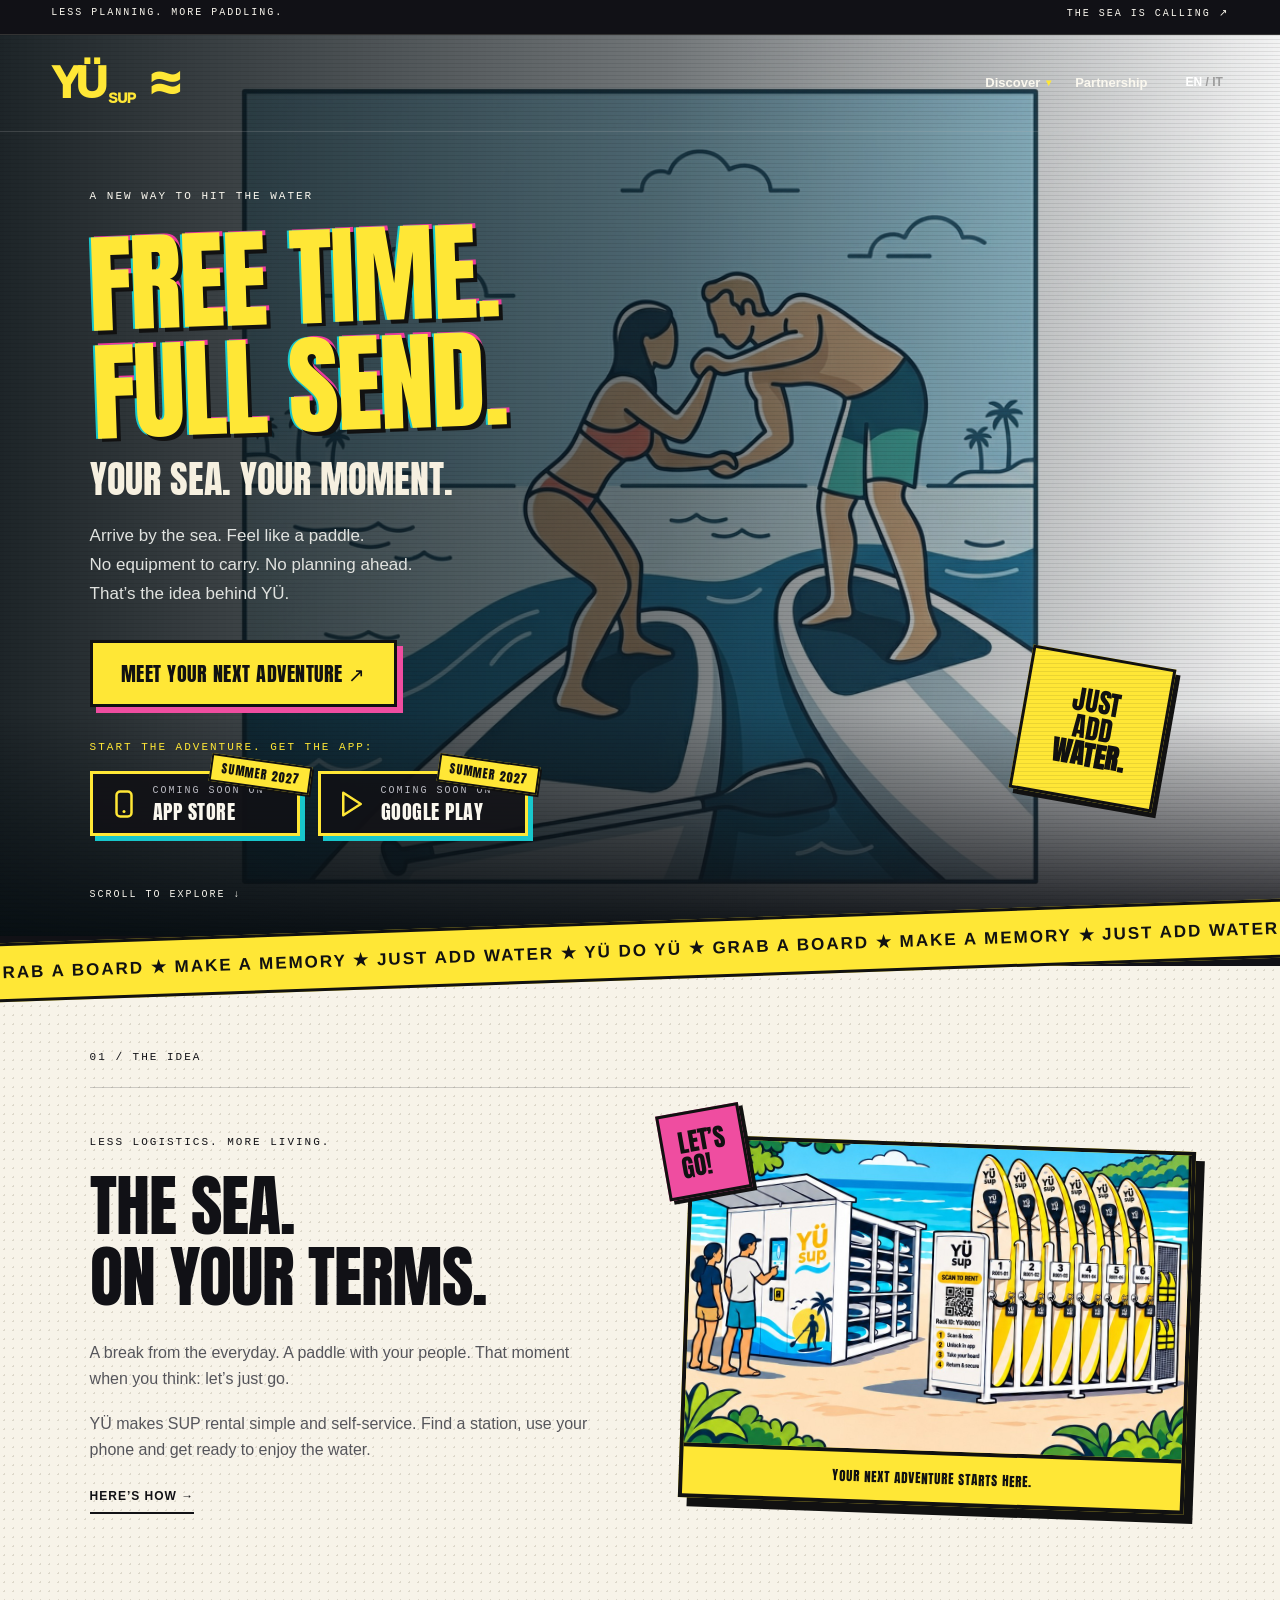
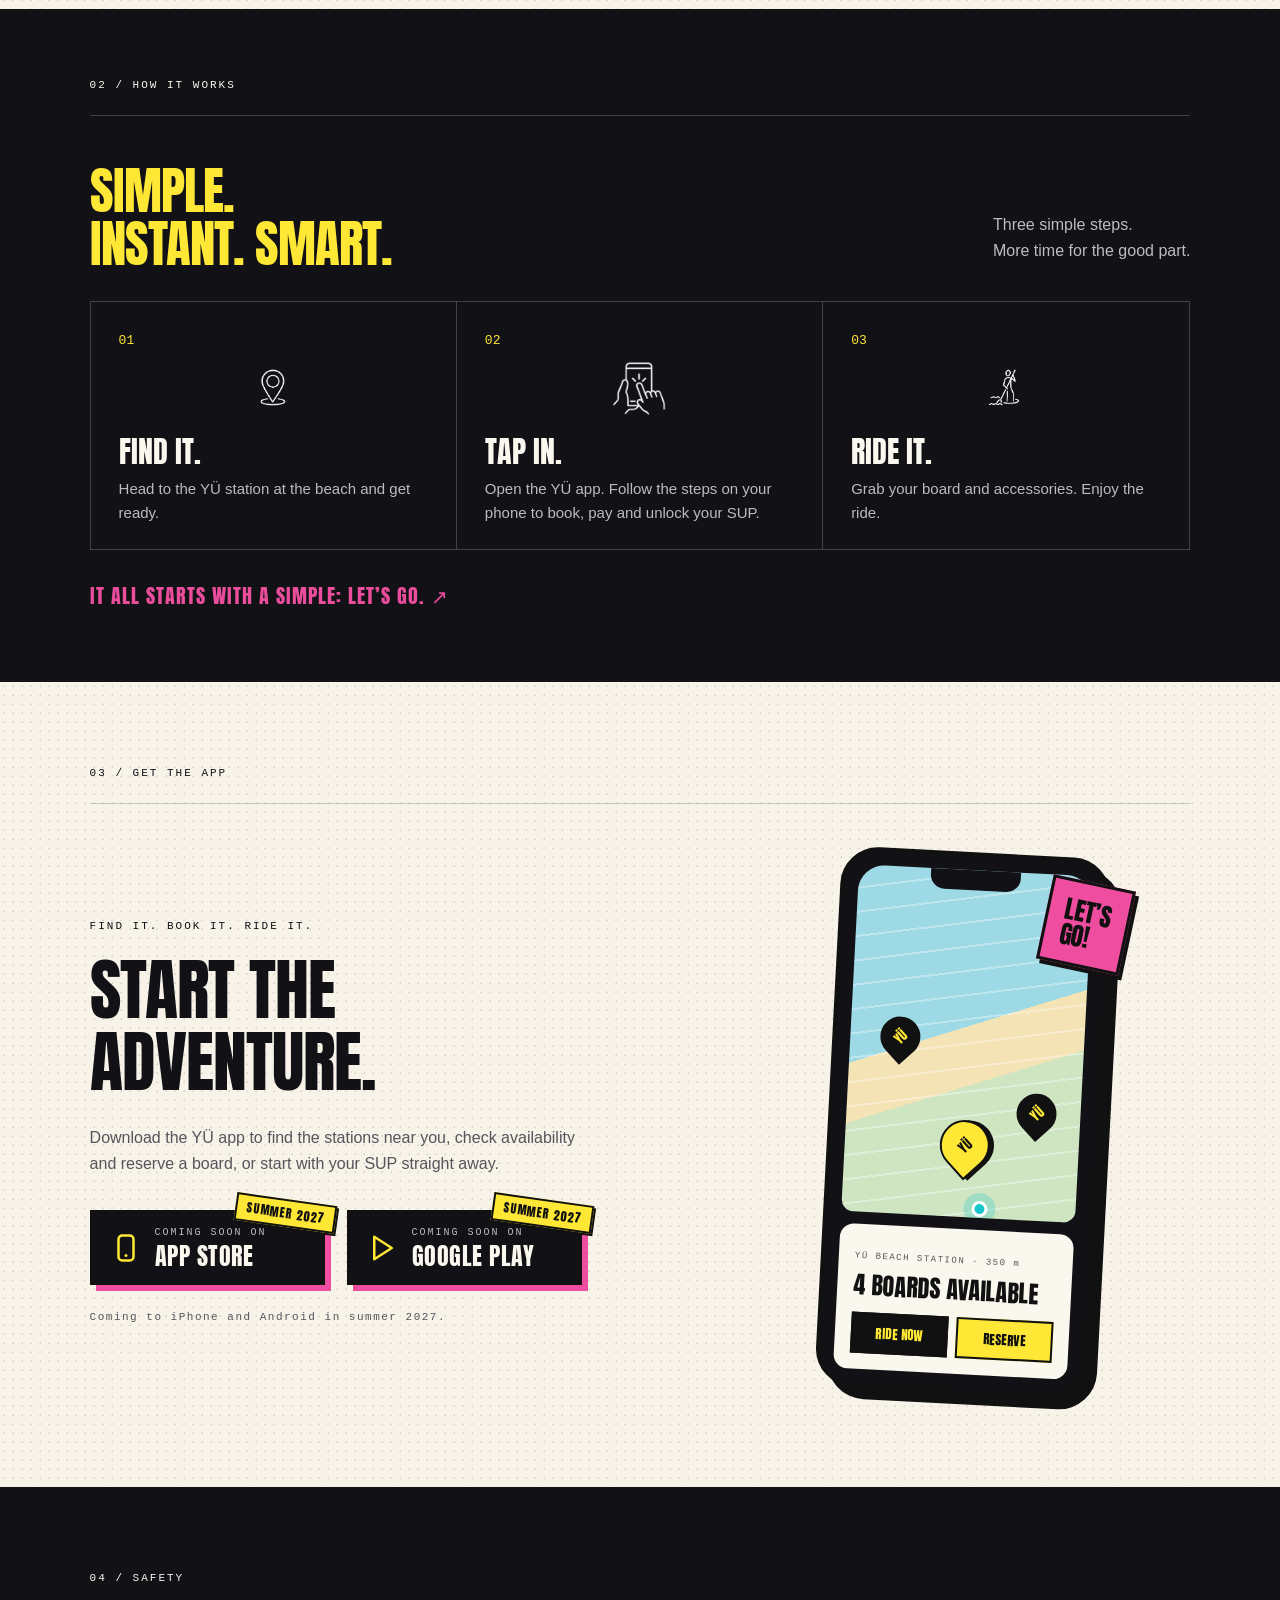
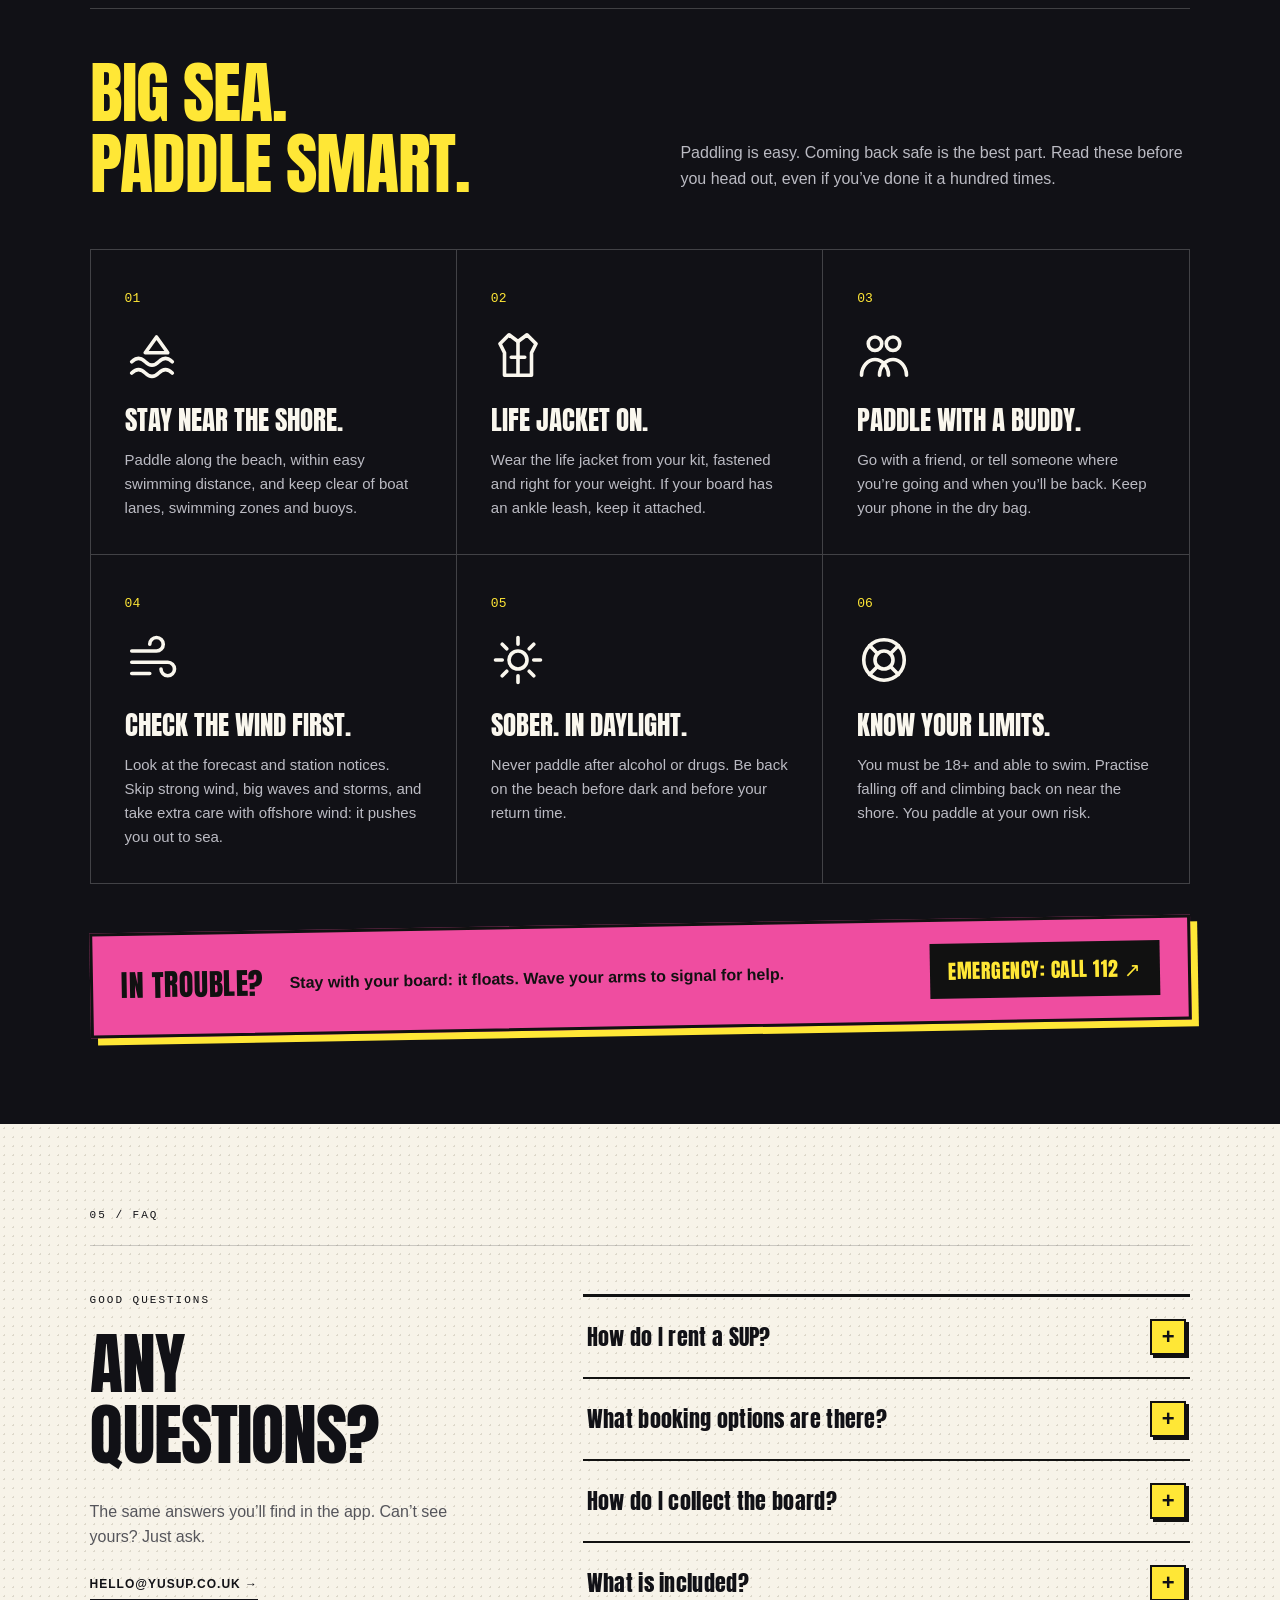
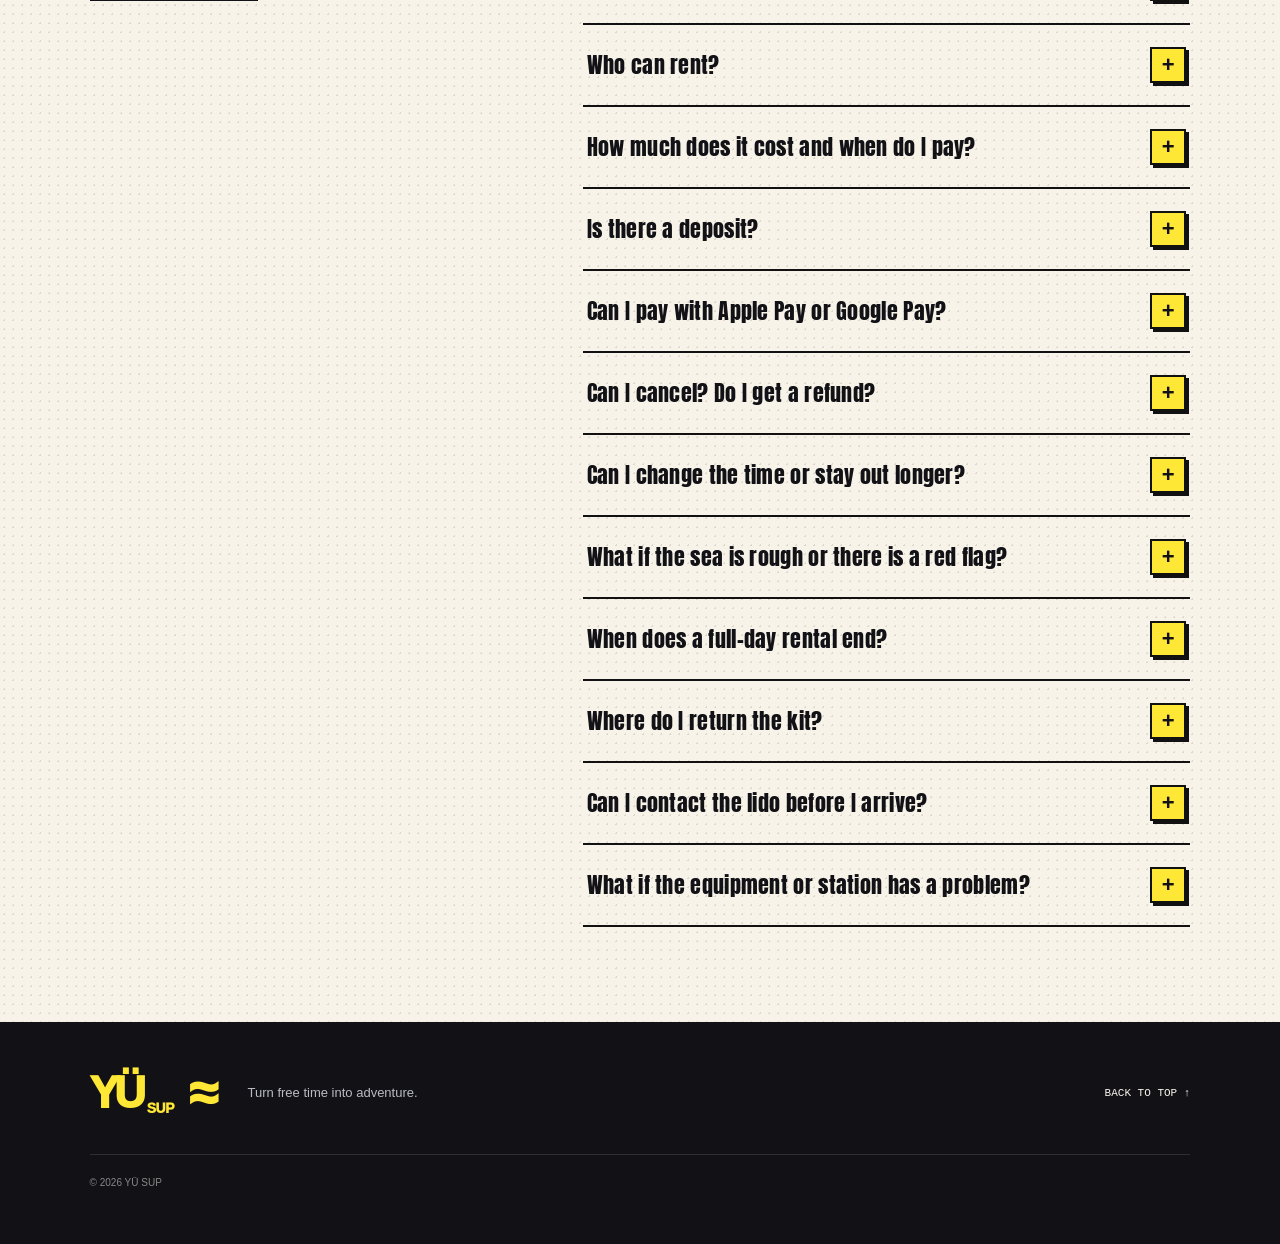
==== index.html @ be82f7b5 "Home: more compact 'How it works' section Co-Authored-By: Claude Opus 5.5 <noreply@anthropic.com> Cl" ====
<!doctype html><html lang="en"><head><meta charset="utf-8"><meta name="viewport" content="width=device-width,initial-scale=1"><title>YÜ SUP — Turn free time into adventure</title><meta name="description" content="Discover YÜ SUP. Simple, self-service paddleboarding by the sea. Find it, tap in, ride it. Explore our beach club partnerships."><link rel="stylesheet" href="./style.css?v=12"><link rel="icon" type="image/png" href="./favicon.png"></head><body>
<a class="skip" href="#main">Skip to content</a><div class="topline"><span data-it="MENO PROGRAMMI. PIÙ PAGAIATE.">LESS PLANNING. MORE PADDLING.</span><span data-it="IL MARE TI CHIAMA ↗">THE SEA IS CALLING ↗</span></div>
<header><a class="brand" href="#" aria-label="YÜ SUP home">YÜ<span>SUP</span><i>≈</i></a><nav id="nav"><div class="dd"><button class="dd-btn" type="button" aria-haspopup="true"><span data-it="Scopri">Discover</span> <i>▾</i></button><div class="dd-menu"><a href="#story" data-it="L’idea">The idea</a><a href="#how" data-it="Come funziona">How it works</a><a href="#safety" data-it="Sicurezza">Safety</a><a href="#faq" data-it="FAQ">FAQ</a></div></div><a href="partners.html" data-it="Partnership">Partnership</a></nav><div class="controls"><button id="lang" aria-label="Switch to Italian">EN <span>/ IT</span></button><button id="menu" aria-label="Open menu" aria-expanded="false">☰</button></div></header>
<main id="main"><section class="hero"><img class="hero-photo" src="./assets/hero.png" alt="A day by the sea with YÜ SUP"><div class="shade"></div><div class="hero-copy"><div class="eyebrow" data-it="UN NUOVO MODO DI VIVERE IL MARE">A NEW WAY TO HIT THE WATER</div><h1><span data-it="TEMPO LIBERO.">FREE TIME.</span><br><em data-it="AVVENTURA.">FULL SEND.</em></h1><h2 data-it="IL TUO MARE. IL TUO MOMENTO.">YOUR SEA. YOUR MOMENT.</h2><p data-it="Arrivi al mare. Ti va di pagaiare. Niente attrezzatura da portare, niente da organizzare. Ci pensa YÜ.">Arrive by the sea. Feel like a paddle.<br>No equipment to carry. No planning ahead.<br>That’s the idea behind YÜ.</p><a class="button" href="#how" data-it="SCOPRI COME FUNZIONA ↗">MEET YOUR NEXT ADVENTURE ↗</a><div class="hero-stores"><span class="hero-stores-label" data-it="INIZIA L’AVVENTURA. SCARICA L’APP:">START THE ADVENTURE. GET THE APP:</span><div class="store-links"><a class="store" href="#app"><svg viewBox="0 0 24 24" aria-hidden="true"><rect x="6" y="2" width="12" height="20" rx="3" fill="none" stroke="currentColor" stroke-width="2"/><circle cx="12" cy="18" r="1.2" fill="currentColor"/></svg><span><small data-it="IN ARRIVO SU">COMING SOON ON</small>APP STORE</span><b class="soon" data-it="ESTATE 2027">SUMMER 2027</b></a><a class="store" href="#app"><svg viewBox="0 0 24 24" aria-hidden="true"><path d="M5 3l14 9-14 9z" fill="none" stroke="currentColor" stroke-width="2" stroke-linejoin="round"/></svg><span><small data-it="IN ARRIVO SU">COMING SOON ON</small>GOOGLE PLAY</span><b class="soon" data-it="ESTATE 2027">SUMMER 2027</b></a></div></div></div><div class="hero-stamp" aria-hidden="true">JUST<br>ADD<br><strong>WATER.</strong></div><span class="hero-foot" data-it="SCORRI PER ESPLORARE ↓">SCROLL TO EXPLORE ↓</span></section>
<div class="ticker"><div>GRAB A BOARD ★ MAKE A MEMORY ★ JUST ADD WATER ★ YÜ DO YÜ ★ GRAB A BOARD ★ MAKE A MEMORY ★ JUST ADD WATER ★ YÜ DO YÜ ★</div></div>
<section id="story" class="story cream"><div class="section-label" data-it="01 / L’IDEA">01 / THE IDEA</div><div class="story-grid"><div><span class="eyebrow" data-it="MENO ORGANIZZAZIONE. PIÙ LIBERTÀ.">LESS LOGISTICS. MORE LIVING.</span><h2 data-it="IL MARE.<br>A MODO TUO.">THE SEA.<br>ON YOUR TERMS.</h2><p data-it="Un tuffo fuori dalla routine. Una pagaiata con gli amici. Quel momento in cui decidi: andiamo.">A break from the everyday. A paddle with your people. That moment when you think: let’s just go.</p><p data-it="YÜ rende il noleggio SUP semplice e self-service. Trova una postazione, usa il telefono e preparati a vivere il mare.">YÜ makes SUP rental simple and self-service. Find a station, use your phone and get ready to enjoy the water.</p><a class="text-link" href="#how" data-it="ECCO COME →">HERE’S HOW →</a></div><figure class="comic"><img class="wide" src="./assets/stations-two.jpg" width="1100" height="670" alt="Two YÜ self-service SUP stations on the beach: a smart cabinet with touchscreen and a scan-to-rent board rack"><figcaption data-it="LA TUA PROSSIMA AVVENTURA PARTE DA QUI.">YOUR NEXT ADVENTURE STARTS HERE.</figcaption><span class="burst">LET’S<br>GO!</span></figure></div></section>
<section id="how" class="how"><div class="section-label" data-it="02 / COME FUNZIONA">02 / HOW IT WORKS</div><div class="heading-row"><h2 data-it="SEMPLICE.<br>IMMEDIATO. SMART.">SIMPLE.<br>INSTANT. SMART.</h2><p data-it="Tre semplici passi.<br>Più tempo per il mare.">Three simple steps.<br>More time for the good part.</p></div><div class="steps"><article><span class="step-no">01</span><img src="./assets/original-4.png" alt="Location pin"><h3 data-it="TROVALO.">FIND IT.</h3><p data-it="Raggiungi la postazione YÜ in spiaggia e preparati a partire.">Head to the YÜ station at the beach and get ready.</p></article><article><span class="step-no">02</span><img src="./assets/original-5.png" alt="Phone unlocking a rental"><h3 data-it="ACCEDI.">TAP IN.</h3><p data-it="Apri l’app YÜ e segui i passaggi sul telefono per prenotare, pagare e sbloccare il SUP.">Open the YÜ app. Follow the steps on your phone to book, pay and unlock your SUP.</p></article><article><span class="step-no">03</span><img src="./assets/original-6.png" alt="Person paddleboarding"><h3 data-it="PARTI.">RIDE IT.</h3><p data-it="Prendi la tavola e gli accessori. Goditi la tua avventura.">Grab your board and accessories. Enjoy the ride.</p></article></div><a class="note" href="#app" data-it="TUTTO PARTE DA UN SEMPLICE: ANDIAMO. ↗">IT ALL STARTS WITH A SIMPLE: LET’S GO. ↗</a></section>
<section id="app" class="app cream"><div class="section-label" data-it="03 / SCARICA L’APP">03 / GET THE APP</div><div class="app-grid"><div><span class="eyebrow" data-it="TROVA. PRENOTA. PARTI.">FIND IT. BOOK IT. RIDE IT.</span><h2 data-it="INIZIA<br>L’AVVENTURA.">START THE<br>ADVENTURE.</h2><p data-it="Scarica l’app YÜ per trovare le postazioni vicino a te, controllare la disponibilità e prenotare una tavola, oppure partire subito con il tuo SUP.">Download the YÜ app to find the stations near you, check availability and reserve a board, or start with your SUP straight away.</p><div class="store-links"><a class="store" aria-disabled="true" role="link"><svg viewBox="0 0 24 24" aria-hidden="true"><rect x="6" y="2" width="12" height="20" rx="3" fill="none" stroke="currentColor" stroke-width="2"/><circle cx="12" cy="18" r="1.2" fill="currentColor"/></svg><span><small data-it="IN ARRIVO SU">COMING SOON ON</small>APP STORE</span><b class="soon" data-it="ESTATE 2027">SUMMER 2027</b></a><a class="store" aria-disabled="true" role="link"><svg viewBox="0 0 24 24" aria-hidden="true"><path d="M5 3l14 9-14 9z" fill="none" stroke="currentColor" stroke-width="2" stroke-linejoin="round"/></svg><span><small data-it="IN ARRIVO SU">COMING SOON ON</small>GOOGLE PLAY</span><b class="soon" data-it="ESTATE 2027">SUMMER 2027</b></a></div><p class="app-note" data-it="In arrivo per iPhone e Android nell’estate 2027.">Coming to iPhone and Android in summer 2027.</p></div><div class="phone-wrap" aria-hidden="true"><div class="phone"><div class="phone-notch"></div><div class="phone-map"><span class="pin p1">YÜ</span><span class="pin p2">YÜ</span><span class="pin p3 active">YÜ</span><span class="you"></span></div><div class="phone-card"><small>YÜ BEACH STATION · 350 m</small><strong data-it="4 TAVOLE LIBERE">4 BOARDS AVAILABLE</strong><div class="phone-actions"><span class="pa dark" data-it="PARTI ORA">RIDE NOW</span><span class="pa" data-it="PRENOTA">RESERVE</span></div></div></div><span class="burst app-burst">LET’S<br>GO!</span></div></div></section>
<section id="safety" class="safety"><div class="section-label" data-it="04 / SICUREZZA">04 / SAFETY</div><div class="heading-row"><h2 data-it="IL MARE È GRANDE.<br>RISPETTALO.">BIG SEA.<br>PADDLE SMART.</h2><p data-it="Pagaiare è facile. Tornare a riva sereni è la parte più importante. Leggi queste regole prima di partire, anche se sei esperto.">Paddling is easy. Coming back safe is the best part. Read these before you head out, even if you’ve done it a hundred times.</p></div><div class="rules"><article><span class="rule-no">01</span><svg viewBox="0 0 24 24" aria-hidden="true" fill="none" stroke="currentColor" stroke-width="1.6" stroke-linecap="round" stroke-linejoin="round"><path d="M3 15c2-2 4-2 6 0s4 2 6 0 4-2 6 0M3 20c2-2 4-2 6 0s4 2 6 0 4-2 6 0"/><path d="M14 4l5 7H9z"/></svg><h3 data-it="RESTA VICINO ALLA RIVA.">STAY NEAR THE SHORE.</h3><p data-it="Pagaia lungo la spiaggia, a una distanza che puoi coprire a nuoto, lontano da corridoi di lancio, zone di balneazione e boe.">Paddle along the beach, within easy swimming distance, and keep clear of boat lanes, swimming zones and buoys.</p></article><article><span class="rule-no">02</span><svg viewBox="0 0 24 24" aria-hidden="true" fill="none" stroke="currentColor" stroke-width="1.6" stroke-linecap="round" stroke-linejoin="round"><path d="M8 3l4 3 4-3 4 4-2 4v10H6V11L4 7z"/><path d="M12 6v15M9 13h6"/></svg><h3 data-it="GIUBBOTTO SEMPRE.">LIFE JACKET ON.</h3><p data-it="Indossa il giubbotto del kit, allacciato e adatto al tuo peso. Se la tavola ha il leash, tienilo sempre alla caviglia.">Wear the life jacket from your kit, fastened and right for your weight. If your board has an ankle leash, keep it attached.</p></article><article><span class="rule-no">03</span><svg viewBox="0 0 24 24" aria-hidden="true" fill="none" stroke="currentColor" stroke-width="1.6" stroke-linecap="round" stroke-linejoin="round"><circle cx="8" cy="7" r="3"/><circle cx="16" cy="7" r="3"/><path d="M2 21c0-4 3-7 6-7s6 3 6 7M10 21c0-4 3-7 6-7s6 3 6 7"/></svg><h3 data-it="MEGLIO IN COMPAGNIA.">PADDLE WITH A BUDDY.</h3><p data-it="Esci con un amico, o di’ a qualcuno dove vai e quando torni. Tieni il telefono nella sacca stagna.">Go with a friend, or tell someone where you’re going and when you’ll be back. Keep your phone in the dry bag.</p></article><article><span class="rule-no">04</span><svg viewBox="0 0 24 24" aria-hidden="true" fill="none" stroke="currentColor" stroke-width="1.6" stroke-linecap="round" stroke-linejoin="round"><path d="M3 8h11a3 3 0 1 0-3-3M3 13h16a3 3 0 1 1-3 3M3 18h8"/></svg><h3 data-it="CONTROLLA IL VENTO.">CHECK THE WIND FIRST.</h3><p data-it="Guarda le previsioni e gli avvisi della postazione. Evita vento forte, onde e temporali, e fai molta attenzione al vento di terra: ti spinge al largo.">Look at the forecast and station notices. Skip strong wind, big waves and storms, and take extra care with offshore wind: it pushes you out to sea.</p></article><article><span class="rule-no">05</span><svg viewBox="0 0 24 24" aria-hidden="true" fill="none" stroke="currentColor" stroke-width="1.6" stroke-linecap="round" stroke-linejoin="round"><circle cx="12" cy="12" r="4"/><path d="M12 2v3M12 19v3M2 12h3M19 12h3M5 5l2 2M17 17l2 2M5 19l2-2M17 7l2-2"/></svg><h3 data-it="LUCIDI. DI GIORNO.">SOBER. IN DAYLIGHT.</h3><p data-it="Mai in acqua dopo alcol o droghe. Rientra prima del buio e prima dell’orario di riconsegna.">Never paddle after alcohol or drugs. Be back on the beach before dark and before your return time.</p></article><article><span class="rule-no">06</span><svg viewBox="0 0 24 24" aria-hidden="true" fill="none" stroke="currentColor" stroke-width="1.6" stroke-linecap="round" stroke-linejoin="round"><circle cx="12" cy="12" r="9"/><circle cx="12" cy="12" r="4"/><path d="M5.6 5.6l3.6 3.6M14.8 14.8l3.6 3.6M18.4 5.6l-3.6 3.6M9.2 14.8l-3.6 3.6"/></svg><h3 data-it="CONOSCI I TUOI LIMITI.">KNOW YOUR LIMITS.</h3><p data-it="Devi avere almeno 18 anni e saper nuotare. Prova a cadere e risalire vicino a riva. Pagai sotto la tua responsabilità.">You must be 18+ and able to swim. Practise falling off and climbing back on near the shore. You paddle at your own risk.</p></article></div><div class="sos"><strong data-it="IN DIFFICOLTÀ?">IN TROUBLE?</strong><span data-it="Resta sulla tavola: galleggia. Agita le braccia per chiedere aiuto.">Stay with your board: it floats. Wave your arms to signal for help.</span><a href="tel:112" data-it="EMERGENZE: 112 ↗">EMERGENCY: CALL 112 ↗</a></div></section>
<section id="faq" class="faq cream"><div class="section-label" data-it="05 / FAQ">05 / FAQ</div><div class="faq-grid"><div><span class="eyebrow" data-it="DOMANDE FREQUENTI">GOOD QUESTIONS</span><h2 data-it="TUTTO<br>CHIARO?">ANY<br>QUESTIONS?</h2><p data-it="Le stesse risposte che trovi nell’app. Non trovi quello che cerchi? Scrivici.">The same answers you’ll find in the app. Can’t see yours? Just ask.</p><a class="text-link" href="mailto:hello@yusup.co.uk">HELLO@YUSUP.CO.UK →</a></div><div id="faq-list" class="faq-list" aria-live="polite"></div></div></section>
</main>
<footer><a class="brand" href="#">YÜ<span>SUP</span><i>≈</i></a><p data-it="Trasforma il tempo libero in avventura.">Turn free time into adventure.</p><a href="#" data-it="TORNA SU ↑">BACK TO TOP ↑</a><small>© <span id="year">2026</span> YÜ SUP</small></footer><script src="./app.js?v=8"></script><script src="./faq.js?v=8"></script></body></html>
---- style.css ----
@font-face{font-family:Anton;src:url('./assets/anton.woff2')}*{box-sizing:border-box}html{scroll-behavior:smooth;scroll-padding-top:90px}body{margin:0;background:#111116;color:#faf7ee;font-family:Arial,Helvetica,sans-serif;font-size:16px;line-height:1.6}a{color:inherit;text-decoration:none}button{font:inherit;cursor:pointer}h1,h2,h3,p,figure{margin:0}h1,h2,h3,.button,.small-button,.note{font-family:Anton,Impact,'Arial Narrow',sans-serif;font-weight:400;line-height:1.05}h2{font-size:clamp(42px,5.3vw,78px);letter-spacing:-1px}h3{font-size:30px}p{color:#bbbbc3;max-width:510px}p+p{margin-top:20px}.topline{height:35px;background:#111116;display:flex;justify-content:space-between;padding:7px 4%;font:10px monospace;letter-spacing:2px;border-bottom:1px solid #333}header{position:absolute;top:35px;left:0;width:100%;z-index:10;display:flex;align-items:center;gap:32px;padding:22px 4%;border-bottom:1px solid #ffffff25}.brand{font-size:44px;font-weight:950;letter-spacing:-5px;line-height:1;display:flex;align-items:center;color:#ffe736}.brand span{font-size:14px;letter-spacing:-.5px;align-self:flex-end;margin:0 0 4px 6px}.brand i{font-size:52px;margin-left:15px;font-style:normal}nav{margin-left:auto;display:flex;align-items:center;gap:30px;font-size:13px;font-weight:bold}nav a:hover,.text-link:hover{color:#e6cf27}.small-button{padding:13px 22px;background:#ffe736;color:#111!important;border:2px solid #111;box-shadow:3px 3px 0 #faf7ee;font-size:15px;letter-spacing:1px}.controls{display:flex;align-items:center;gap:20px}.controls button{background:none;border:0;color:white;font-size:12px;font-weight:bold}#lang span{color:#9c9c9c}#menu{display:none;font-size:25px}.hero{min-height:755px;position:relative;display:flex;align-items:center;overflow:hidden;padding:155px 7% 100px}.hero-photo,.shade{position:absolute;inset:0;width:100%;height:100%;object-fit:cover}.hero-photo{object-position:center 46%;filter:saturate(.85)}.shade{background:linear-gradient(90deg,rgba(7,15,19,.91),rgba(7,15,19,.57) 52%,rgba(7,15,19,.05)),linear-gradient(0deg,#111116,transparent 25%)}.hero:after{content:'';position:absolute;inset:0;pointer-events:none;background:repeating-linear-gradient(0deg,#00000015 0 1px,transparent 1px 4px)}.hero-copy{position:relative;z-index:1}.eyebrow{font:11px monospace;letter-spacing:2px;margin-bottom:22px;display:block}.hero h1{font-size:clamp(70px,8.5vw,125px);color:#ffe736;line-height:.99;letter-spacing:-2px;transform:rotate(-2deg);text-shadow:4px 4px 0 #111,-2px 0 #18c7cc,3px -1px #ed3a9c;margin-bottom:20px}.hero h1 em{font-style:normal}.hero h2{font-size:clamp(25px,3vw,42px);color:#f6f0e0;margin-bottom:22px;letter-spacing:0}.hero p{font-size:17px;line-height:1.7;color:#e0e2df;margin-bottom:32px}.button{display:inline-flex;align-items:center;justify-content:center;padding:20px 28px;background:#ffe736;border:3px solid #111;color:#111;font-size:20px;letter-spacing:.5px;box-shadow:6px 6px 0 #ef4da0;transition:transform .15s,box-shadow .15s}.button:hover{transform:translate(-2px,-2px);box-shadow:8px 8px 0 #ef4da0}.hero-stamp{position:absolute;right:9%;bottom:135px;border:3px solid #111;color:#111;background:#ffe736;width:145px;height:145px;transform:rotate(10deg);font:27px/1 Anton;text-align:center;display:flex;flex-direction:column;justify-content:center;box-shadow:5px 5px #111}.hero-foot{position:absolute;bottom:36px;left:7%;font:10px monospace;letter-spacing:2px}.ticker{position:relative;z-index:2;transform:rotate(-2deg);background:#ffe736;color:#111;border-block:3px solid #111;overflow:hidden;margin:-15px -1% -15px;padding:13px 0;width:102%;font-weight:900;letter-spacing:2px;font-size:17px;white-space:nowrap}.ticker div{width:max-content;animation:marquee 38s linear infinite}@keyframes marquee{to{transform:translateX(-50%)}}section:not(.hero){padding:85px 7% 95px}.cream{background:#f7f3e9;color:#111116;background-image:radial-gradient(#ddd8cb 1px,transparent 1px);background-size:9px 9px}.cream p{color:#55555b}.section-label{font:11px monospace;letter-spacing:2px;padding-bottom:24px;margin-bottom:48px;border-bottom:1px solid #8886}.story-grid,.partner-grid{display:grid;grid-template-columns:1fr 1fr;align-items:center;gap:8%}.story h2,.partners h2{margin-bottom:28px}.text-link{display:inline-block;font-size:12px;font-weight:900;letter-spacing:1px;margin-top:25px;border-bottom:2px solid;padding-bottom:5px}.comic{position:relative;border:4px solid #111;background:#ffe736;box-shadow:9px 9px 0 #111;transform:rotate(2deg)}.comic img{width:100%;display:block;aspect-ratio:1.18;object-fit:cover}.comic figcaption{font:13px Anton;letter-spacing:1px;color:#111;border-top:4px solid;padding:14px;text-align:center}.burst{position:absolute;left:-32px;top:-30px;background:#ef4da0;color:#111;transform:rotate(-12deg);border:3px solid #111;box-shadow:4px 4px #111;padding:15px;font:25px/1 Anton}.heading-row{display:flex;align-items:flex-end;justify-content:space-between;gap:30px;margin-bottom:50px}.heading-row h2{color:#ffe736}.heading-row p{padding-bottom:8px}.steps{display:grid;grid-template-columns:repeat(3,1fr);border:1px solid #ffffff35}.steps article{position:relative;padding:35px;border-right:1px solid #ffffff35}.steps article:last-child{border:0}.step-no{font:13px monospace;color:#ffe736}.steps img{display:block;width:95px;height:95px;object-fit:contain;margin:15px auto 30px}.steps h3{margin-bottom:20px}.steps p{font-size:15px}.note{margin-top:35px;color:#e94d9b;font-size:20px;letter-spacing:1px}.partner-art{transform:rotate(-2deg)}.partners .button{margin-top:30px}.benefits{margin-top:75px;display:grid;grid-template-columns:repeat(4,1fr);border-top:2px solid #111;padding-top:35px;gap:30px}.benefits span{font:12px monospace}.benefits h3{font-size:22px;margin:20px 0 14px}.benefits p{font-size:14px}.contact{text-align:center;background:#ffe736!important;color:#111;position:relative;border-top:4px solid #111}.contact h2{font-size:clamp(65px,9vw,120px);transform:rotate(-2deg);text-shadow:3px 3px #fff;line-height:1.04}.contact p{margin:30px auto;color:#333}.contact-links{display:flex;justify-content:center;gap:25px;margin-bottom:28px}.contact .button{background:#111;color:#ffe736;border-color:#111}.contact .secondary{background:transparent;color:#111;box-shadow:6px 6px #faf7ee}.email{font-size:13px;border-bottom:1px solid}footer{padding:45px 7%;display:flex;gap:35px;align-items:center;flex-wrap:wrap}footer p{font-size:13px}footer>a:not(.brand){margin-left:auto;font:11px monospace}footer small{width:100%;font-size:10px;color:#888;padding-top:20px;border-top:1px solid #ffffff20}.skip{position:fixed;top:-60px;z-index:50;background:white;color:black;padding:10px}.skip:focus{top:0}:focus-visible{outline:3px dashed #eb4ca0;outline-offset:5px}@media(max-width:800px){header{padding:18px 6%;gap:15px}.brand{font-size:36px}.brand i{font-size:40px}.controls{margin-left:auto}#menu{display:block}nav{display:none;position:absolute;top:83px;left:0;background:#111116;width:100%;padding:25px 6%;flex-direction:column;align-items:flex-start;gap:25px}nav.open{display:flex}.topline{font-size:8px;letter-spacing:1px}.hero{min-height:760px;padding:170px 7% 100px}.hero h1{font-size:80px}.hero-photo{object-position:65% center}.shade{background:linear-gradient(90deg,#071014e6,#07101475),linear-gradient(0deg,#111116,transparent)}.hero-stamp{right:6%;bottom:45px;width:100px;height:100px;font-size:21px}.story-grid,.partner-grid{grid-template-columns:1fr;gap:50px}.story-grid .comic{margin:10px 15px}.heading-row{display:block}.heading-row p{margin-top:25px}.steps{grid-template-columns:1fr}.steps article{border-right:0;border-bottom:1px solid #ffffff35;min-height:220px;padding-right:135px}.steps img{position:absolute;right:25px;top:40px;width:80px}.steps h3{margin-top:20px}.benefits{grid-template-columns:1fr 1fr}.partner-art{order:2;margin:10px 15px}.section-label{margin-bottom:35px}section:not(.hero){padding:65px 7%}.contact-links{flex-direction:column;align-items:center;gap:23px}.contact-links .button{min-width:230px}footer{gap:25px}footer p{width:60%}footer>a:not(.brand){margin-left:0}.button{font-size:17px;padding:18px 22px}}@media(prefers-reduced-motion:reduce){html{scroll-behavior:auto}.ticker div{animation:none}*{transition:none!important}}
html,body{overflow-x:clip}.hero-photo{object-position:center}.hero-copy{max-width:100%}html[lang=it] .hero h1{font-size:clamp(55px,7.5vw,105px)}@media(max-width:800px){.hero h1{font-size:clamp(55px,13.5vw,80px)}html[lang=it] .hero h1{font-size:clamp(42px,11.5vw,80px)}h2{overflow-wrap:anywhere}.benefits h3{font-size:20px}}

/* ===== Added: app download, safety, FAQ, partners page ===== */
nav{gap:24px}nav a[aria-current=page]{color:#ffe736}
a.note{display:inline-block}a.note:hover{color:#ffe736}
.app-grid,.faq-grid{display:grid;grid-template-columns:1.1fr .9fr;align-items:center;gap:8%}
.app h2{margin-bottom:28px}
.store-links{display:flex;flex-wrap:wrap;gap:22px;margin-top:34px}
.store{position:relative;display:inline-flex;align-items:center;gap:14px;padding:14px 26px 14px 18px;background:#111116;color:#faf7ee;border:3px solid #111;box-shadow:6px 6px 0 #ef4da0;cursor:default;min-width:235px}
.store svg{width:30px;height:30px;flex:none;color:#ffe736}
.store span{display:flex;flex-direction:column;font:24px/1 Anton,Impact,sans-serif;letter-spacing:.5px}
.store small{font:10px monospace;letter-spacing:2px;color:#bbbbc3;margin-bottom:6px}
.soon{position:absolute;top:-14px;right:-14px;background:#ffe736;color:#111;border:2px solid #111;font:12px/1 Anton,Impact,sans-serif;letter-spacing:1px;padding:6px 9px;transform:rotate(8deg);box-shadow:2px 2px #111}
.app-note{margin-top:26px;font:11px monospace;letter-spacing:1.5px;color:#55555b}
.phone-wrap{position:relative;justify-self:center}
.phone{width:270px;height:540px;border:4px solid #111;border-radius:38px;background:#111116;padding:14px;box-shadow:12px 12px 0 #111;transform:rotate(3deg);display:flex;flex-direction:column;gap:12px;position:relative}
.phone-notch{position:absolute;top:14px;left:50%;transform:translateX(-50%);width:90px;height:20px;background:#111116;border-radius:0 0 14px 14px;z-index:2}
.phone-map{flex:1;border-radius:26px 26px 12px 12px;position:relative;overflow:hidden;background:linear-gradient(160deg,#9ed9e6 0 46%,#f3e3b5 46% 60%,#cfe5c2 60%);}
.phone-map:before{content:'';position:absolute;inset:0;background:repeating-linear-gradient(170deg,transparent 0 22px,#ffffff55 22px 24px)}
.pin{position:absolute;width:40px;height:40px;border-radius:50% 50% 50% 0;transform:rotate(-45deg);background:#111;color:#ffe736;display:grid;place-items:center;font:13px Anton,Impact,sans-serif;border:2px solid #111}
.pin.active{background:#ffe736;color:#111;width:50px;height:50px;box-shadow:3px 3px 0 #111}
.p1{left:30px;top:150px}.p2{left:170px;top:220px}.p3{left:95px;top:250px}
.you{position:absolute;left:130px;top:330px;width:16px;height:16px;border-radius:50%;background:#18c7cc;border:3px solid #fff;box-shadow:0 0 0 8px #18c7cc44}
.phone-card{background:#faf7ee;color:#111;border-radius:14px;padding:16px}
.phone-card small{font:9px monospace;letter-spacing:1.5px;color:#55555b}
.phone-card strong{display:block;font:24px/1.1 Anton,Impact,sans-serif;margin:6px 0 14px}
.phone-actions{display:flex;gap:8px}.pa{flex:1;text-align:center;border:2px solid #111;padding:9px 4px;font:13px Anton,Impact,sans-serif;letter-spacing:.5px;background:#ffe736}.pa.dark{background:#111;color:#ffe736}
.app-burst{left:auto;right:-30px;top:30px;transform:rotate(12deg)}
.safety .heading-row h2{color:#ffe736}
.rules{display:grid;grid-template-columns:repeat(3,1fr);border:1px solid #ffffff35}
.rules article{padding:34px;border-right:1px solid #ffffff35;border-bottom:1px solid #ffffff35;position:relative}
.rules article:nth-child(3n){border-right:0}.rules article:nth-last-child(-n+3){border-bottom:0}
.rule-no{font:13px monospace;color:#ffe736}
.rules svg{display:block;width:54px;height:54px;color:#faf7ee;margin:18px 0 24px}
.rules h3{font-size:27px;margin-bottom:14px}.rules p{font-size:15px}
.sos{margin-top:40px;display:flex;align-items:center;gap:26px;flex-wrap:wrap;background:#ef4da0;color:#111;border:3px solid #111;box-shadow:7px 7px 0 #ffe736;padding:22px 28px;transform:rotate(-1deg)}
.sos strong{font:30px/1 Anton,Impact,sans-serif;letter-spacing:.5px}.sos span{flex:1;min-width:220px;font-weight:bold}
.sos a{font:20px Anton,Impact,sans-serif;background:#111;color:#ffe736;padding:12px 18px;letter-spacing:.5px}
.faq-grid{grid-template-columns:.8fr 1.2fr;align-items:start}.faq h2{margin-bottom:28px}
.faq-list{border-top:3px solid #111}
.faq-list details{border-bottom:2px solid #111}
.faq-list summary{list-style:none;cursor:pointer;display:flex;justify-content:space-between;gap:20px;align-items:center;padding:22px 4px;font:22px/1.15 Anton,Impact,sans-serif;letter-spacing:.3px}
.faq-list summary::-webkit-details-marker{display:none}
.faq-list summary i{font-style:normal;flex:none;width:36px;height:36px;display:grid;place-items:center;background:#ffe736;border:2px solid #111;box-shadow:3px 3px #111;font-size:22px;transition:transform .2s}
.faq-list details[open] summary i{transform:rotate(45deg)}
.faq-list summary:hover{color:#c92f80}
.faq-list details p{padding:0 60px 24px 4px;max-width:none;font-size:15px}
.partner-teaser{display:block;margin-top:22px;font:12px monospace;letter-spacing:1.5px;font-weight:bold}.partner-teaser:hover{text-decoration:underline}
.page-hero{min-height:560px;position:relative;display:flex;align-items:center;padding:190px 7% 110px!important;background:#111116;background-image:radial-gradient(#ffffff14 1px,transparent 1px);background-size:9px 9px;overflow:hidden}
.page-hero h1{font-size:clamp(62px,8vw,118px);color:#ffe736;line-height:.99;letter-spacing:-2px;transform:rotate(-2deg);text-shadow:4px 4px 0 #111,-2px 0 #18c7cc,3px -1px #ed3a9c;margin-bottom:26px}
.page-hero h1 em{font-style:normal}.page-hero p{font-size:17px;color:#e0e2df;margin-bottom:32px}
@media(max-width:800px){.app-grid,.faq-grid{grid-template-columns:1fr;gap:55px}.phone{width:240px;height:480px}.p2{left:150px}.store{min-width:0;width:100%}.rules{grid-template-columns:1fr}.rules article{border-right:0!important;border-bottom:1px solid #ffffff35!important;padding-right:110px}.rules article:last-child{border-bottom:0!important}.rules svg{position:absolute;right:28px;top:34px;margin:0}.faq-list summary{font-size:19px}.faq-list details p{padding-right:10px}.page-hero{min-height:520px}}
.faq-list summary i{font:bold 22px/1 Arial,sans-serif;transition:none}.faq-list summary i:before{content:'+'}.faq-list details[open] summary i{transform:none;background:#111;color:#ffe736}.faq-list details[open] summary i:before{content:'–'}
@media(max-width:800px){.p1{top:80px;left:25px}.p2{top:130px;left:150px}.p3{top:165px;left:80px}.you{top:225px;left:120px}}
.hero-stores{margin-top:34px}.hero-stores-label{display:block;font:11px monospace;letter-spacing:2px;color:#ffe736;margin-bottom:4px}
.hero .store-links{margin-top:18px;gap:18px}.hero .store{background:#111116e6;border-color:#ffe736;box-shadow:5px 5px 0 #18c7cc;min-width:210px;padding:11px 22px 11px 16px;cursor:pointer}.hero .store span{font-size:20px}.hero .store:hover{transform:translate(-2px,-2px)}
.hero{min-height:860px}
@media(max-width:800px){.hero{min-height:900px}.hero .store{width:auto;min-width:0;flex:1 1 150px}.hero .store span{font-size:17px}.hero-stamp{display:none}}
.dd{position:relative}.dd-btn{background:none;border:0;color:inherit;font:inherit;font-weight:bold;font-size:13px;padding:10px 0;display:flex;align-items:center;gap:6px}.dd-btn i{font-style:normal;font-size:10px;color:#ffe736;transition:transform .15s}
.dd-menu{position:absolute;top:100%;left:-16px;min-width:190px;background:#111116;border:3px solid #ffe736;box-shadow:5px 5px 0 #ef4da0;padding:8px 0;display:flex;flex-direction:column;opacity:0;visibility:hidden;transform:translateY(6px);transition:opacity .15s,transform .15s;z-index:20}
.dd-menu a{padding:10px 16px;white-space:nowrap}.dd-menu a:hover{background:#ffe736;color:#111!important}
.dd:hover .dd-menu,.dd:focus-within .dd-menu{opacity:1;visibility:visible;transform:none}.dd:hover .dd-btn i,.dd:focus-within .dd-btn i{transform:rotate(180deg)}
@media(max-width:800px){.dd-btn{font:10px monospace;letter-spacing:2px;color:#ffe736;padding:0;pointer-events:none}.dd-btn i{display:none}.dd-menu{position:static;opacity:1;visibility:visible;transform:none;border:0;box-shadow:none;background:none;padding:10px 0 0 14px;gap:16px;border-left:2px solid #ffe736;margin-top:10px}.dd-menu a{padding:0}.dd-menu a:hover{background:none;color:#ffe736!important}}
.button .ico{width:22px;height:22px;margin-right:10px;flex:none}
.contact .book{background:#ef4da0;color:#111;box-shadow:6px 6px 0 #111}
.hero-ctas{display:flex;flex-wrap:wrap;gap:22px;align-items:center}.partners .hero-ctas{margin-top:30px}.partners .hero-ctas .button{margin-top:0}
.button.ghost{background:transparent;color:#ffe736;border-color:#ffe736;box-shadow:6px 6px 0 #18c7cc}.button.ghost:hover{box-shadow:8px 8px 0 #18c7cc}
.button.ghost.dark{color:#111;border-color:#111;box-shadow:6px 6px 0 #18c7cc}
.cta-note{margin-top:22px;font:11px monospace;letter-spacing:1.5px;color:#bbbbc3;max-width:460px}
@media(max-width:800px){.hero-ctas{flex-direction:column;align-items:flex-start}.hero-ctas .button{min-width:250px}}
.page-hero .cta-note{font-size:11px;line-height:1.7;color:#bbbbc3}
.comic img.wide{aspect-ratio:auto;height:auto}
.formulas{display:flex;flex-direction:column;gap:18px;margin-top:34px;max-width:560px}
.formulas-label{font:11px monospace;letter-spacing:2px;color:#55555b}
.formula{display:flex;align-items:center;gap:18px;padding:20px 24px;border:3px solid #111;color:#111;box-shadow:7px 7px 0 #111;transition:transform .15s,box-shadow .15s}
.formula.rack{background:#ffe736}.formula.app{background:#ef4da0}
.formula:hover{transform:translate(-3px,-3px);box-shadow:10px 10px 0 #111}
.formula .ico{width:38px;height:38px;flex:none}
.formula span{display:flex;flex-direction:column;flex:1}
.formula b{font:28px/1.05 Anton,Impact,sans-serif;letter-spacing:.5px}
.formula small{font-size:14px;margin-top:6px;line-height:1.35}
.formula i{font-style:normal;font:30px Anton,Impact,sans-serif;flex:none}
@media(max-width:800px){.formula b{font-size:22px}.formula{padding:16px 18px;gap:14px}}

/* ===== Partners: two paths (already have a fleet / want to start) ===== */
.paths-jump{display:flex;flex-wrap:wrap;gap:14px 26px;margin-top:22px}.paths-jump a{font:12px monospace;letter-spacing:2px;font-weight:bold;border-bottom:2px solid;padding-bottom:4px}.paths-jump a:hover{color:#ef4da0}
.paths{display:grid;grid-template-columns:1fr 1fr;gap:40px;margin-top:80px;align-items:stretch}
.path{position:relative;background:#fff;border:4px solid #111;box-shadow:9px 9px 0 #111;padding:38px 36px 36px;display:flex;flex-direction:column}
.path.have{background:#111116;color:#faf7ee;box-shadow:9px 9px 0 #18c7cc}.path.have p,.path.have li{color:#d6d6dc}
.path-tag{font:11px monospace;letter-spacing:2px;font-weight:bold;display:inline-block;align-self:flex-start;padding:7px 12px;border:2px solid currentColor;margin-bottom:22px}
.path.have .path-tag{color:#18c7cc}.path.start .path-tag{background:#ffe736}
.path h3{font-size:clamp(34px,3.4vw,52px);letter-spacing:-.5px;margin-bottom:18px}.path.have h3{color:#ffe736}
.path p{max-width:none}
.ticks{list-style:none;padding:0;margin:22px 0 0;display:grid;gap:10px}.ticks li{position:relative;padding-left:30px;font-size:15px;line-height:1.45}.ticks li:before{content:'✓';position:absolute;left:0;top:0;font-weight:900;color:#18c7cc}
.price-line{margin:26px 0 24px;font:20px/1.2 Anton,Impact,sans-serif;letter-spacing:.5px;padding:12px 16px;border:2px dashed currentColor;align-self:flex-start}
.path.have .price-line{color:#ffe736}
.path .formulas{margin-top:auto;max-width:none}.path.have .formula{margin-top:auto}
.formula.market{background:#18c7cc;box-shadow:7px 7px 0 #faf7ee}.formula.market:hover{box-shadow:10px 10px 0 #faf7ee}
@media(max-width:900px){.paths{grid-template-columns:1fr;gap:34px;margin-top:55px}.path{padding:30px 24px}}
.path.start .ticks li:before{color:#111}.path.start .ticks li{color:#33333a}
.path-video{width:100%;aspect-ratio:16/9;display:block;border:3px solid #111;margin:4px 0 22px;background:#111}.path.have .path-video{border-color:#18c7cc}
.path-video.video-soon{display:flex;align-items:center;justify-content:center;box-sizing:border-box;color:#ffe03a;font-weight:900;letter-spacing:.08em;font-size:15px}

/* formula buttons: slide preview + explicit action */
.formula em{font:12px/1 monospace;font-style:normal;font-weight:700;letter-spacing:1.5px;margin-top:10px;text-transform:uppercase}
.formula:hover em{text-decoration:underline}
.path.have .formulas-label{color:#9fa0a6}
@media(max-width:600px){.formula b{font-size:20px}.formula small{font-size:13px}}

/* bigger, clearer split between the two paths */
.path .path-tag{display:flex;align-items:center;gap:16px;font:26px/1.05 Anton,Impact,sans-serif;letter-spacing:.5px;padding:12px 20px 12px 12px;border:3px solid #111;margin-bottom:26px;color:#111;box-shadow:6px 6px 0 #111}
.path .path-tag b{font:52px/1 Anton,Impact,sans-serif;background:#111;padding:6px 12px 4px;flex:none}
.path.have .path-tag{background:#18c7cc;color:#111;border-color:#18c7cc;box-shadow:6px 6px 0 #faf7ee}
.path.have .path-tag b{color:#18c7cc}
.path.start .path-tag{background:#ffe736}
.path.start .path-tag b{color:#ffe736}
@media(max-width:600px){.path .path-tag{font-size:20px;gap:12px}.path .path-tag b{font-size:40px}}

/* "Come funziona": more compact */
@media(min-width:801px){
#how{padding-top:70px;padding-bottom:70px}
#how .heading-row{margin-bottom:30px}
#how h2{font-size:clamp(38px,4vw,60px)}
#how .steps article{padding:24px 28px}
#how .steps img{width:64px;height:64px;margin:4px auto 16px}
#how .steps h3{margin-bottom:10px}
}
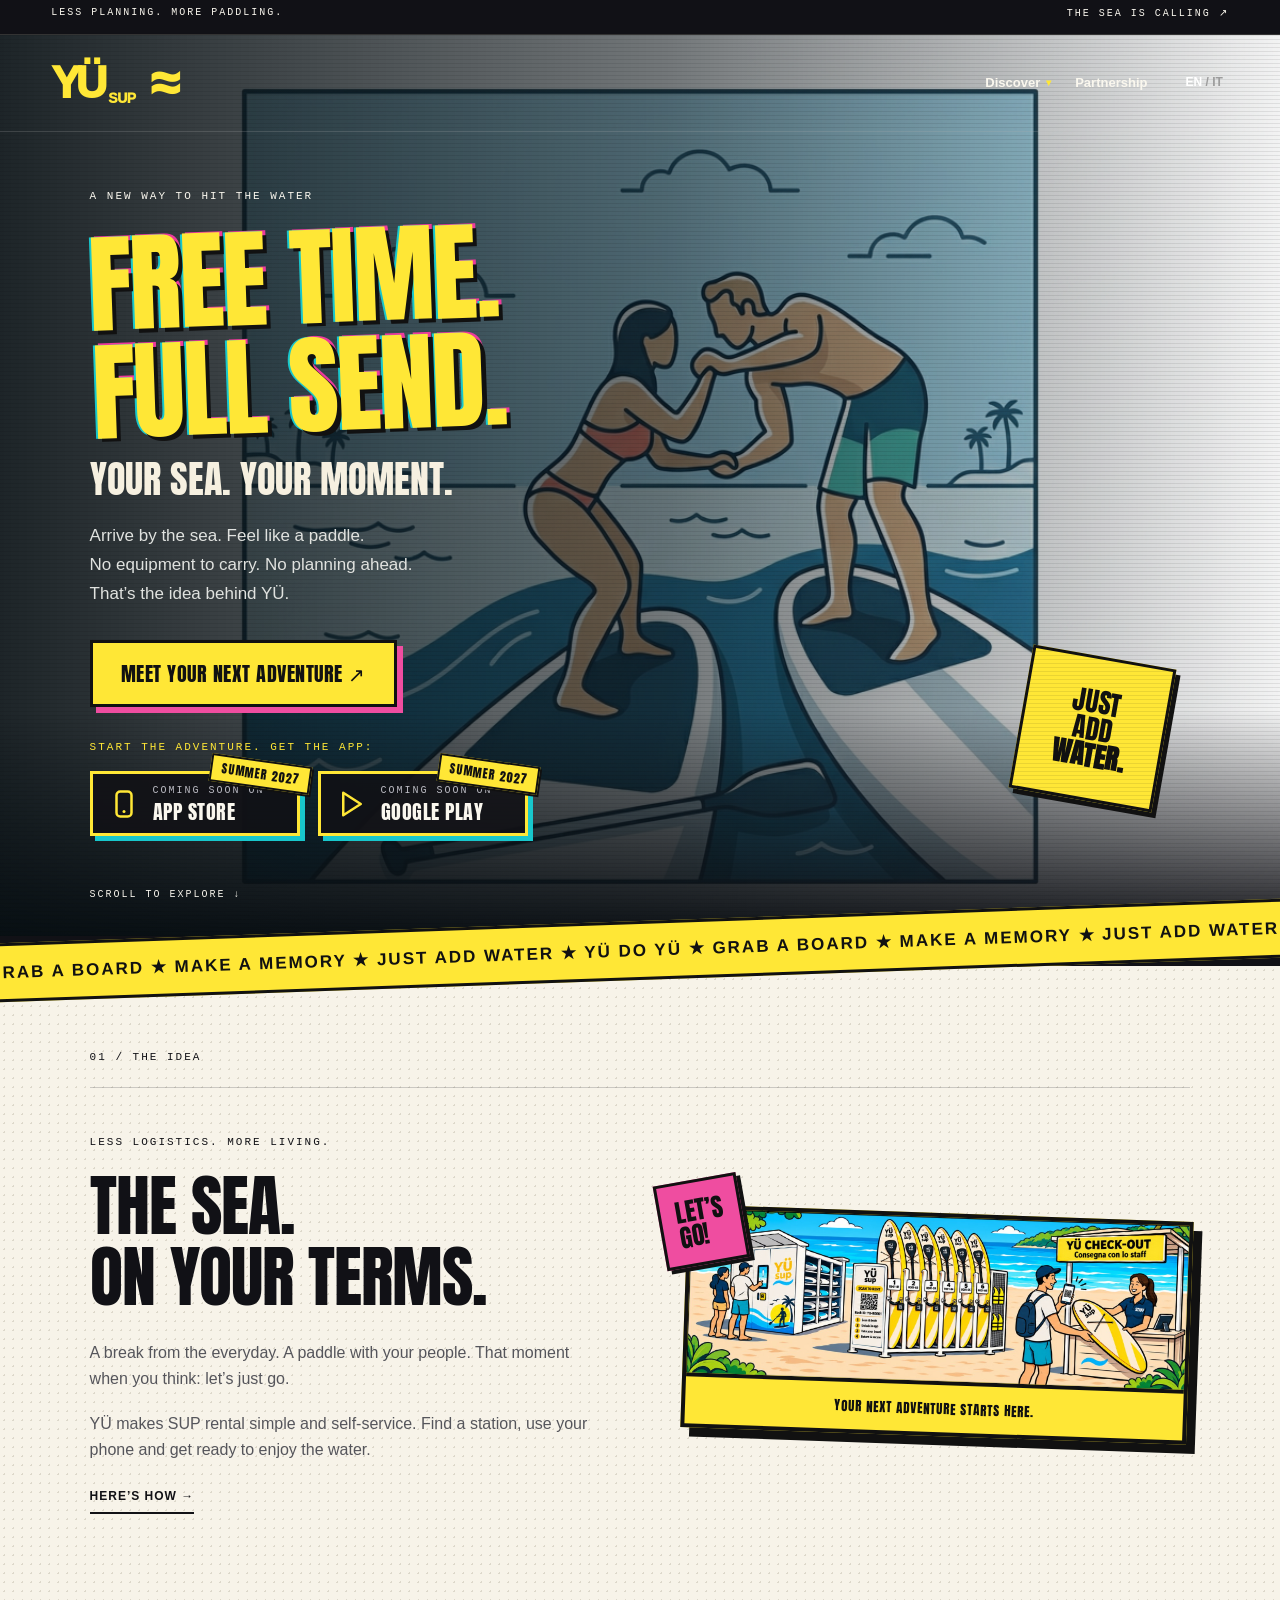
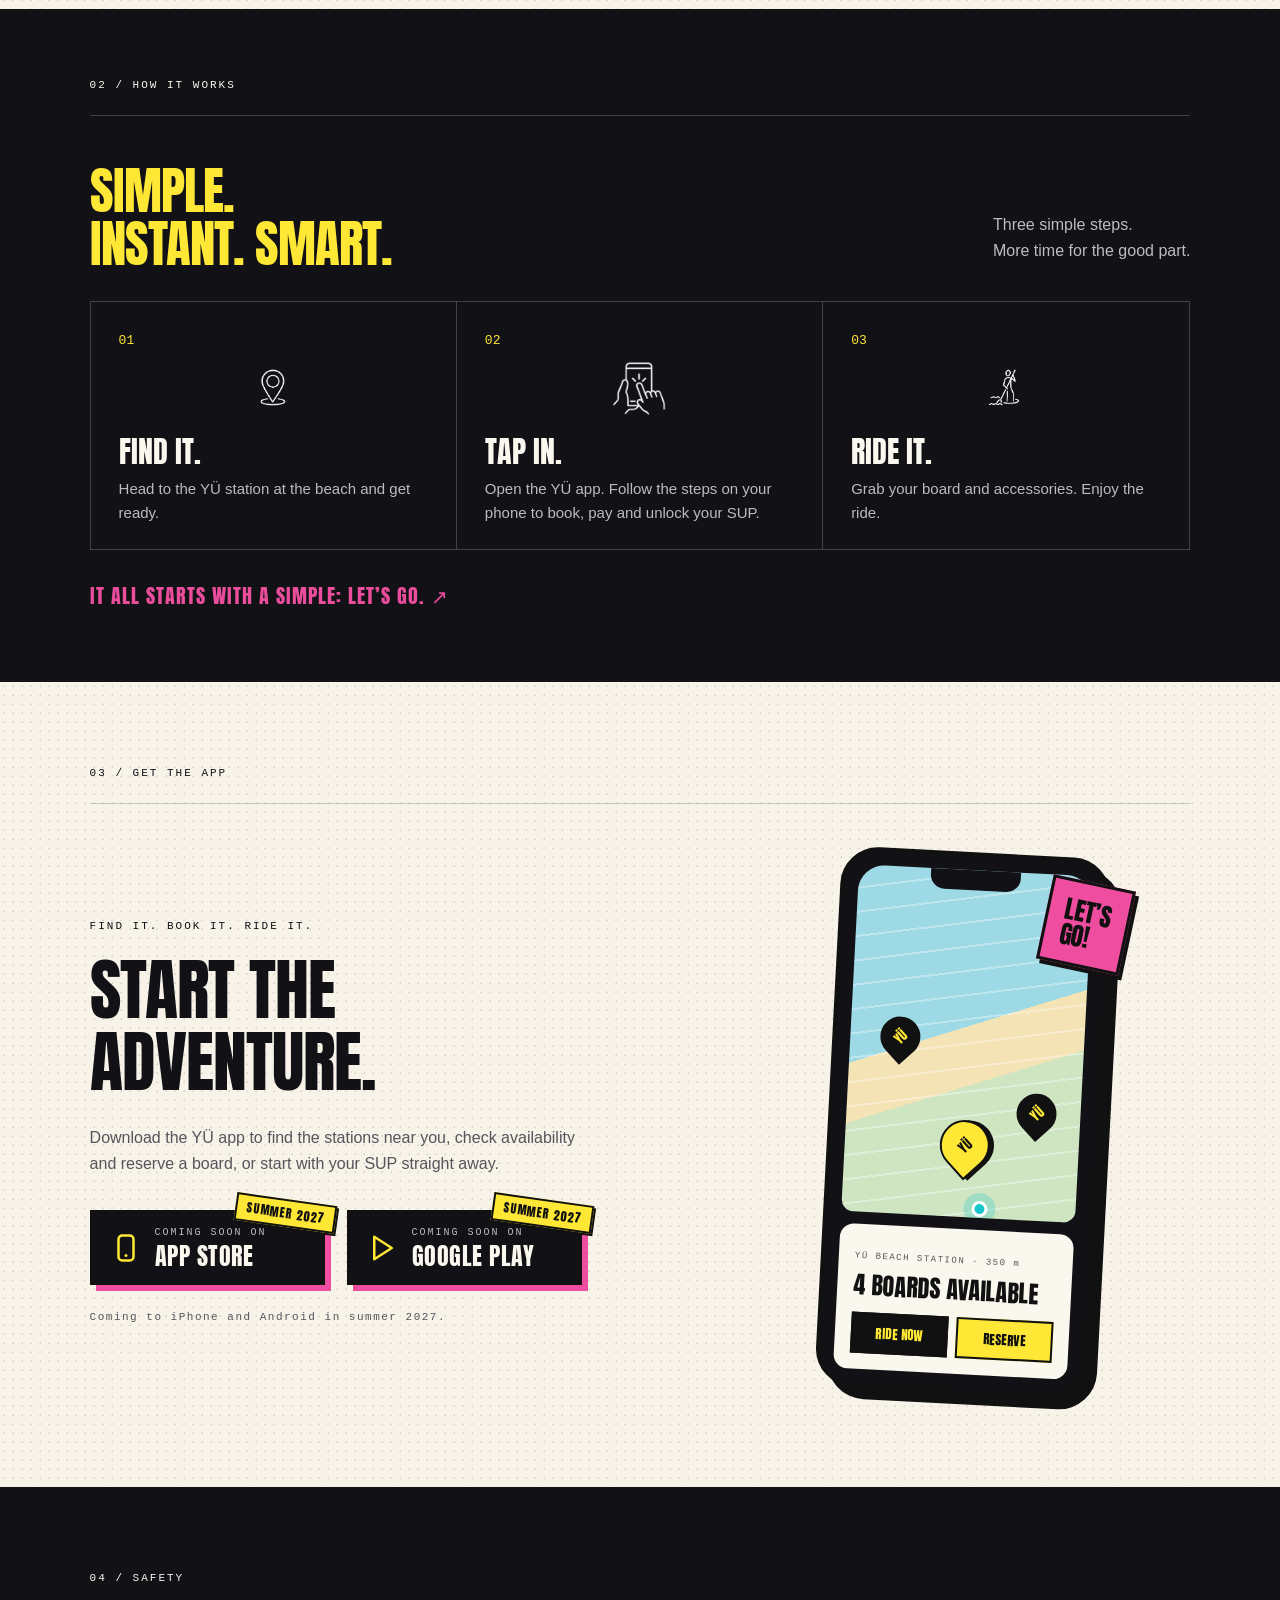
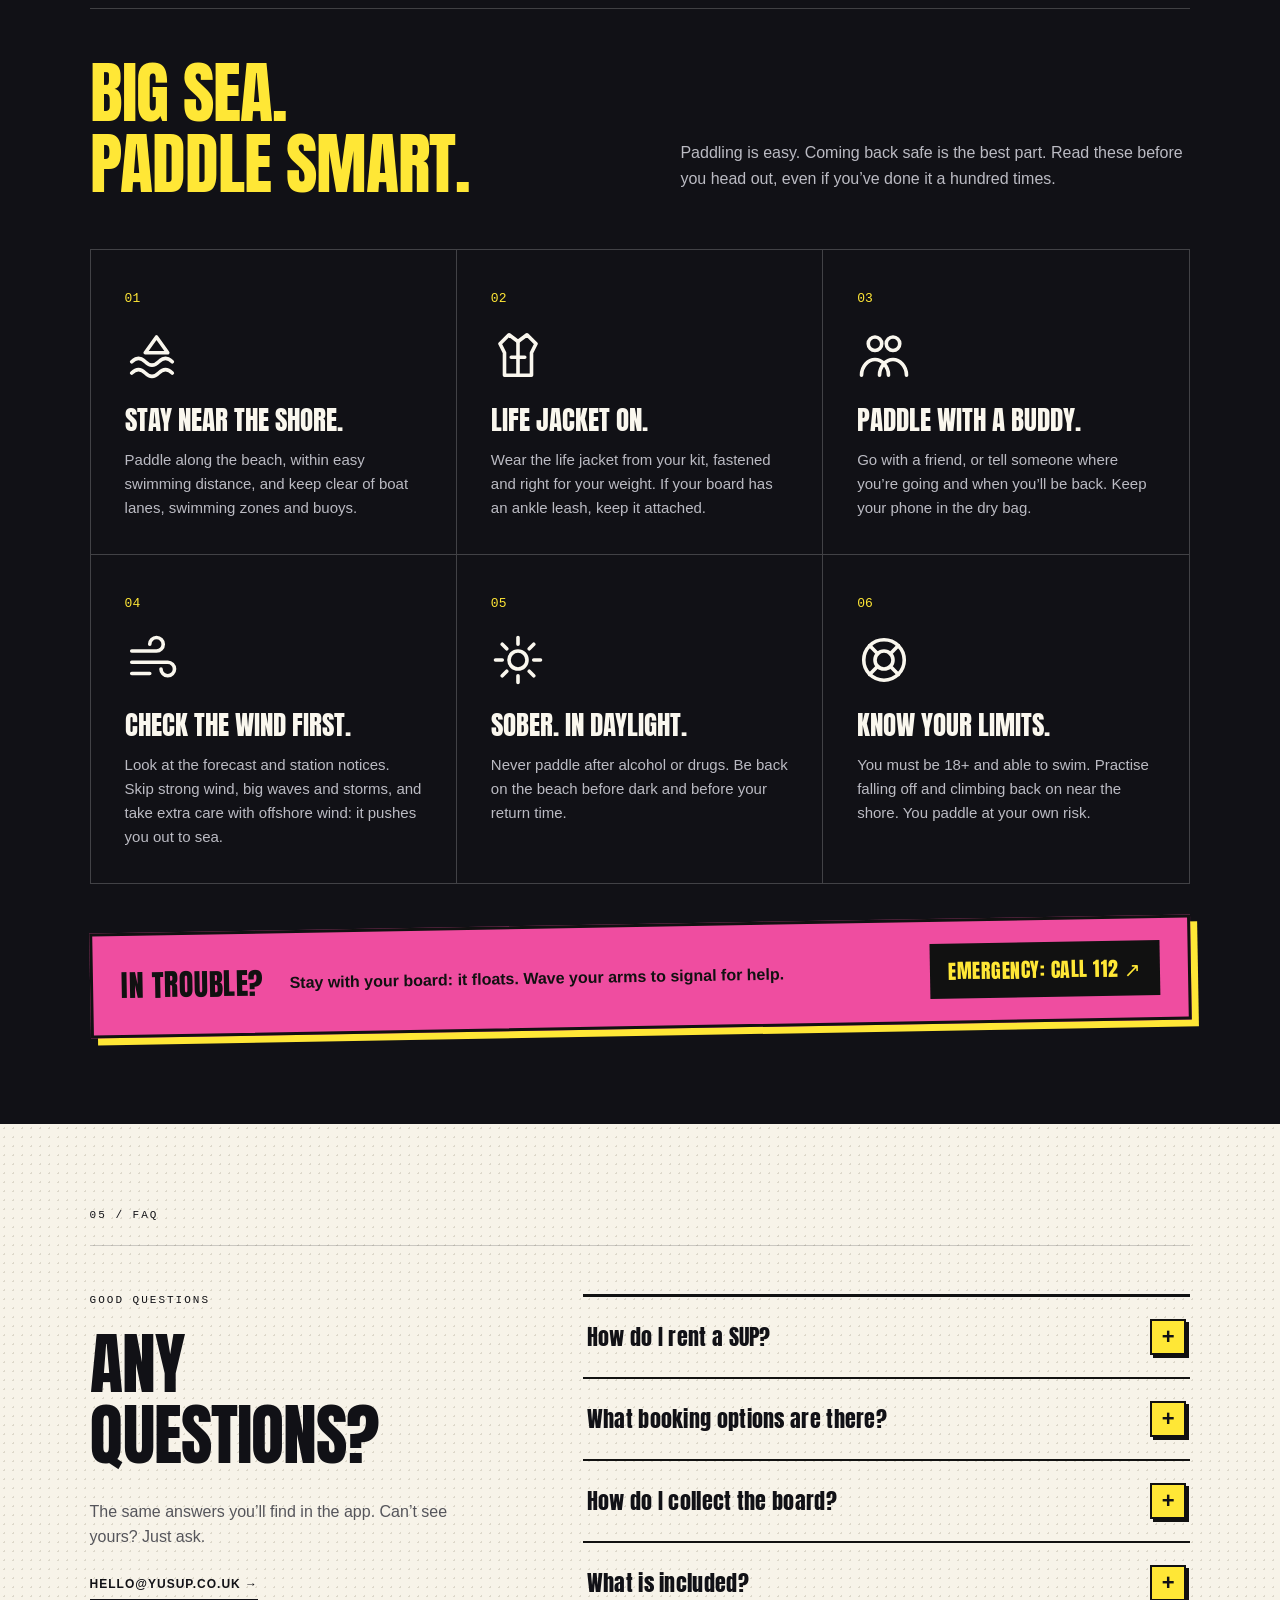
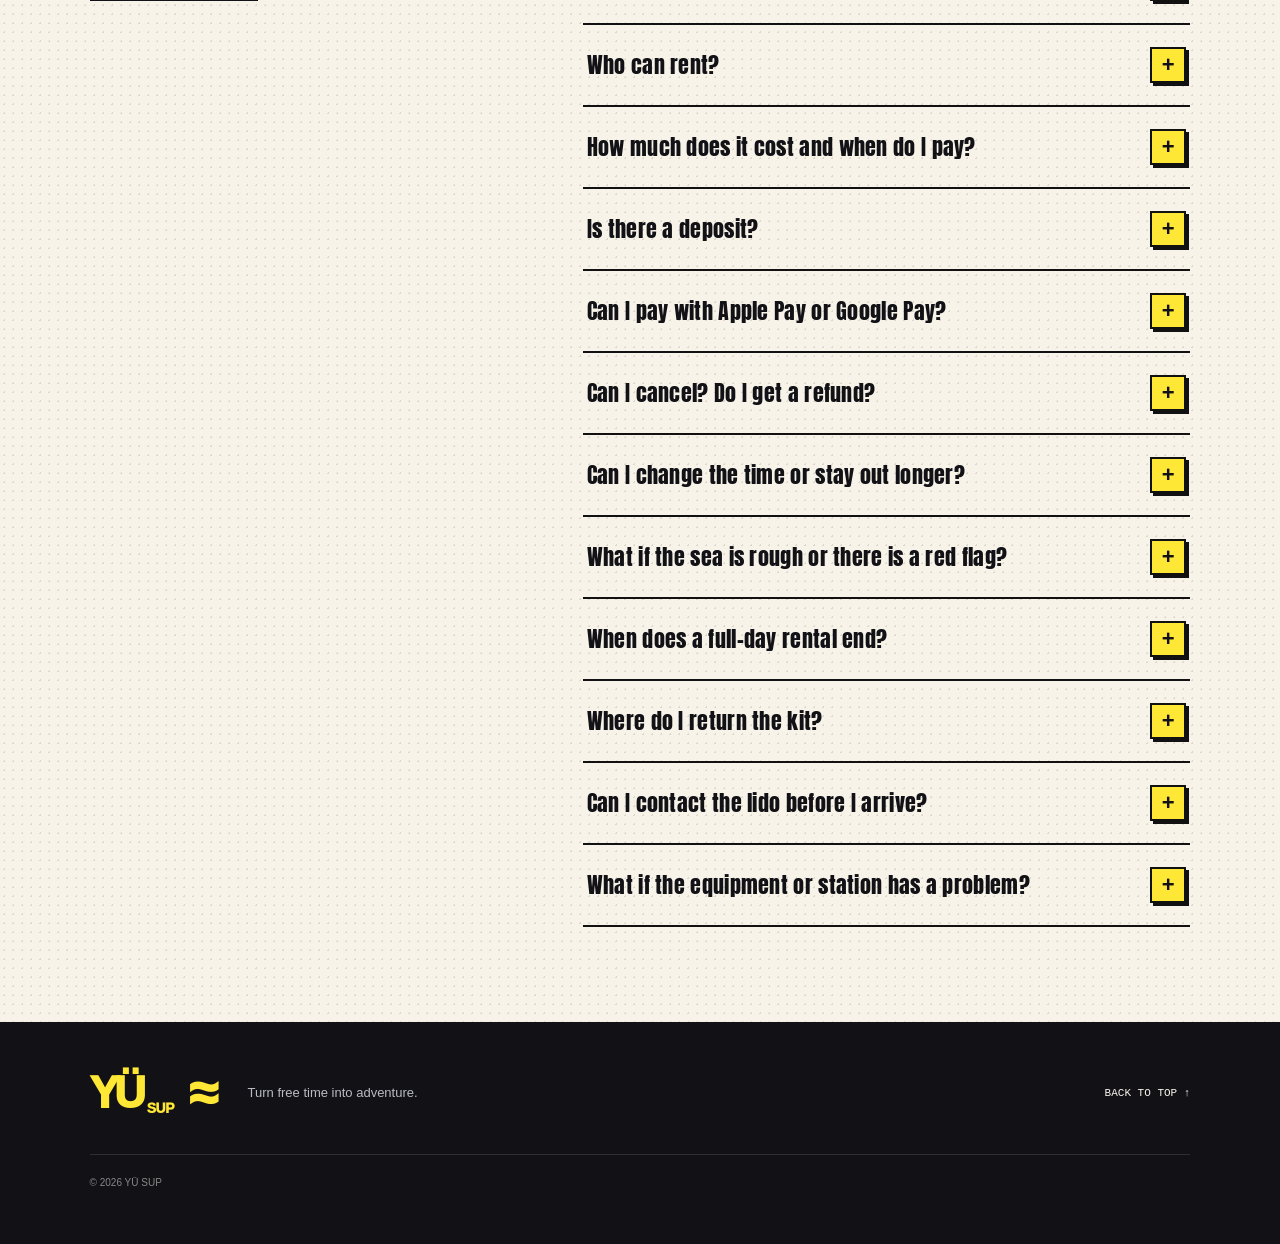
==== commit c22eb657: "Home: new FAQ, compact 'How it works', new stations image Co-Authored-By: Claude Opus 5.5 <noreply@a" ====
--- a/index.html
+++ b/index.html
@@ -3,7 +3,7 @@
 <header><a class="brand" href="#" aria-label="YÜ SUP home">YÜ<span>SUP</span><i>≈</i></a><nav id="nav"><div class="dd"><button class="dd-btn" type="button" aria-haspopup="true"><span data-it="Scopri">Discover</span> <i>▾</i></button><div class="dd-menu"><a href="#story" data-it="L’idea">The idea</a><a href="#how" data-it="Come funziona">How it works</a><a href="#safety" data-it="Sicurezza">Safety</a><a href="#faq" data-it="FAQ">FAQ</a></div></div><a href="partners.html" data-it="Partnership">Partnership</a></nav><div class="controls"><button id="lang" aria-label="Switch to Italian">EN <span>/ IT</span></button><button id="menu" aria-label="Open menu" aria-expanded="false">☰</button></div></header>
 <main id="main"><section class="hero"><img class="hero-photo" src="./assets/hero.png" alt="A day by the sea with YÜ SUP"><div class="shade"></div><div class="hero-copy"><div class="eyebrow" data-it="UN NUOVO MODO DI VIVERE IL MARE">A NEW WAY TO HIT THE WATER</div><h1><span data-it="TEMPO LIBERO.">FREE TIME.</span><br><em data-it="AVVENTURA.">FULL SEND.</em></h1><h2 data-it="IL TUO MARE. IL TUO MOMENTO.">YOUR SEA. YOUR MOMENT.</h2><p data-it="Arrivi al mare. Ti va di pagaiare. Niente attrezzatura da portare, niente da organizzare. Ci pensa YÜ.">Arrive by the sea. Feel like a paddle.<br>No equipment to carry. No planning ahead.<br>That’s the idea behind YÜ.</p><a class="button" href="#how" data-it="SCOPRI COME FUNZIONA ↗">MEET YOUR NEXT ADVENTURE ↗</a><div class="hero-stores"><span class="hero-stores-label" data-it="INIZIA L’AVVENTURA. SCARICA L’APP:">START THE ADVENTURE. GET THE APP:</span><div class="store-links"><a class="store" href="#app"><svg viewBox="0 0 24 24" aria-hidden="true"><rect x="6" y="2" width="12" height="20" rx="3" fill="none" stroke="currentColor" stroke-width="2"/><circle cx="12" cy="18" r="1.2" fill="currentColor"/></svg><span><small data-it="IN ARRIVO SU">COMING SOON ON</small>APP STORE</span><b class="soon" data-it="ESTATE 2027">SUMMER 2027</b></a><a class="store" href="#app"><svg viewBox="0 0 24 24" aria-hidden="true"><path d="M5 3l14 9-14 9z" fill="none" stroke="currentColor" stroke-width="2" stroke-linejoin="round"/></svg><span><small data-it="IN ARRIVO SU">COMING SOON ON</small>GOOGLE PLAY</span><b class="soon" data-it="ESTATE 2027">SUMMER 2027</b></a></div></div></div><div class="hero-stamp" aria-hidden="true">JUST<br>ADD<br><strong>WATER.</strong></div><span class="hero-foot" data-it="SCORRI PER ESPLORARE ↓">SCROLL TO EXPLORE ↓</span></section>
 <div class="ticker"><div>GRAB A BOARD ★ MAKE A MEMORY ★ JUST ADD WATER ★ YÜ DO YÜ ★ GRAB A BOARD ★ MAKE A MEMORY ★ JUST ADD WATER ★ YÜ DO YÜ ★</div></div>
-<section id="story" class="story cream"><div class="section-label" data-it="01 / L’IDEA">01 / THE IDEA</div><div class="story-grid"><div><span class="eyebrow" data-it="MENO ORGANIZZAZIONE. PIÙ LIBERTÀ.">LESS LOGISTICS. MORE LIVING.</span><h2 data-it="IL MARE.<br>A MODO TUO.">THE SEA.<br>ON YOUR TERMS.</h2><p data-it="Un tuffo fuori dalla routine. Una pagaiata con gli amici. Quel momento in cui decidi: andiamo.">A break from the everyday. A paddle with your people. That moment when you think: let’s just go.</p><p data-it="YÜ rende il noleggio SUP semplice e self-service. Trova una postazione, usa il telefono e preparati a vivere il mare.">YÜ makes SUP rental simple and self-service. Find a station, use your phone and get ready to enjoy the water.</p><a class="text-link" href="#how" data-it="ECCO COME →">HERE’S HOW →</a></div><figure class="comic"><img class="wide" src="./assets/stations-two.jpg" width="1100" height="670" alt="Two YÜ self-service SUP stations on the beach: a smart cabinet with touchscreen and a scan-to-rent board rack"><figcaption data-it="LA TUA PROSSIMA AVVENTURA PARTE DA QUI.">YOUR NEXT ADVENTURE STARTS HERE.</figcaption><span class="burst">LET’S<br>GO!</span></figure></div></section>
+<section id="story" class="story cream"><div class="section-label" data-it="01 / L’IDEA">01 / THE IDEA</div><div class="story-grid"><div><span class="eyebrow" data-it="MENO ORGANIZZAZIONE. PIÙ LIBERTÀ.">LESS LOGISTICS. MORE LIVING.</span><h2 data-it="IL MARE.<br>A MODO TUO.">THE SEA.<br>ON YOUR TERMS.</h2><p data-it="Un tuffo fuori dalla routine. Una pagaiata con gli amici. Quel momento in cui decidi: andiamo.">A break from the everyday. A paddle with your people. That moment when you think: let’s just go.</p><p data-it="YÜ rende il noleggio SUP semplice e self-service. Trova una postazione, usa il telefono e preparati a vivere il mare.">YÜ makes SUP rental simple and self-service. Find a station, use your phone and get ready to enjoy the water.</p><a class="text-link" href="#how" data-it="ECCO COME →">HERE’S HOW →</a></div><figure class="comic"><img class="wide" src="./assets/stations-three.jpg" width="1600" height="526" alt="Three ways to rent with YÜ SUP on the beach: a smart cabinet, a scan-to-rent board rack and the YÜ check-out desk where staff hand over the board"><figcaption data-it="LA TUA PROSSIMA AVVENTURA PARTE DA QUI.">YOUR NEXT ADVENTURE STARTS HERE.</figcaption><span class="burst">LET’S<br>GO!</span></figure></div></section>
 <section id="how" class="how"><div class="section-label" data-it="02 / COME FUNZIONA">02 / HOW IT WORKS</div><div class="heading-row"><h2 data-it="SEMPLICE.<br>IMMEDIATO. SMART.">SIMPLE.<br>INSTANT. SMART.</h2><p data-it="Tre semplici passi.<br>Più tempo per il mare.">Three simple steps.<br>More time for the good part.</p></div><div class="steps"><article><span class="step-no">01</span><img src="./assets/original-4.png" alt="Location pin"><h3 data-it="TROVALO.">FIND IT.</h3><p data-it="Raggiungi la postazione YÜ in spiaggia e preparati a partire.">Head to the YÜ station at the beach and get ready.</p></article><article><span class="step-no">02</span><img src="./assets/original-5.png" alt="Phone unlocking a rental"><h3 data-it="ACCEDI.">TAP IN.</h3><p data-it="Apri l’app YÜ e segui i passaggi sul telefono per prenotare, pagare e sbloccare il SUP.">Open the YÜ app. Follow the steps on your phone to book, pay and unlock your SUP.</p></article><article><span class="step-no">03</span><img src="./assets/original-6.png" alt="Person paddleboarding"><h3 data-it="PARTI.">RIDE IT.</h3><p data-it="Prendi la tavola e gli accessori. Goditi la tua avventura.">Grab your board and accessories. Enjoy the ride.</p></article></div><a class="note" href="#app" data-it="TUTTO PARTE DA UN SEMPLICE: ANDIAMO. ↗">IT ALL STARTS WITH A SIMPLE: LET’S GO. ↗</a></section>
 <section id="app" class="app cream"><div class="section-label" data-it="03 / SCARICA L’APP">03 / GET THE APP</div><div class="app-grid"><div><span class="eyebrow" data-it="TROVA. PRENOTA. PARTI.">FIND IT. BOOK IT. RIDE IT.</span><h2 data-it="INIZIA<br>L’AVVENTURA.">START THE<br>ADVENTURE.</h2><p data-it="Scarica l’app YÜ per trovare le postazioni vicino a te, controllare la disponibilità e prenotare una tavola, oppure partire subito con il tuo SUP.">Download the YÜ app to find the stations near you, check availability and reserve a board, or start with your SUP straight away.</p><div class="store-links"><a class="store" aria-disabled="true" role="link"><svg viewBox="0 0 24 24" aria-hidden="true"><rect x="6" y="2" width="12" height="20" rx="3" fill="none" stroke="currentColor" stroke-width="2"/><circle cx="12" cy="18" r="1.2" fill="currentColor"/></svg><span><small data-it="IN ARRIVO SU">COMING SOON ON</small>APP STORE</span><b class="soon" data-it="ESTATE 2027">SUMMER 2027</b></a><a class="store" aria-disabled="true" role="link"><svg viewBox="0 0 24 24" aria-hidden="true"><path d="M5 3l14 9-14 9z" fill="none" stroke="currentColor" stroke-width="2" stroke-linejoin="round"/></svg><span><small data-it="IN ARRIVO SU">COMING SOON ON</small>GOOGLE PLAY</span><b class="soon" data-it="ESTATE 2027">SUMMER 2027</b></a></div><p class="app-note" data-it="In arrivo per iPhone e Android nell’estate 2027.">Coming to iPhone and Android in summer 2027.</p></div><div class="phone-wrap" aria-hidden="true"><div class="phone"><div class="phone-notch"></div><div class="phone-map"><span class="pin p1">YÜ</span><span class="pin p2">YÜ</span><span class="pin p3 active">YÜ</span><span class="you"></span></div><div class="phone-card"><small>YÜ BEACH STATION · 350 m</small><strong data-it="4 TAVOLE LIBERE">4 BOARDS AVAILABLE</strong><div class="phone-actions"><span class="pa dark" data-it="PARTI ORA">RIDE NOW</span><span class="pa" data-it="PRENOTA">RESERVE</span></div></div></div><span class="burst app-burst">LET’S<br>GO!</span></div></div></section>
 <section id="safety" class="safety"><div class="section-label" data-it="04 / SICUREZZA">04 / SAFETY</div><div class="heading-row"><h2 data-it="IL MARE È GRANDE.<br>RISPETTALO.">BIG SEA.<br>PADDLE SMART.</h2><p data-it="Pagaiare è facile. Tornare a riva sereni è la parte più importante. Leggi queste regole prima di partire, anche se sei esperto.">Paddling is easy. Coming back safe is the best part. Read these before you head out, even if you’ve done it a hundred times.</p></div><div class="rules"><article><span class="rule-no">01</span><svg viewBox="0 0 24 24" aria-hidden="true" fill="none" stroke="currentColor" stroke-width="1.6" stroke-linecap="round" stroke-linejoin="round"><path d="M3 15c2-2 4-2 6 0s4 2 6 0 4-2 6 0M3 20c2-2 4-2 6 0s4 2 6 0 4-2 6 0"/><path d="M14 4l5 7H9z"/></svg><h3 data-it="RESTA VICINO ALLA RIVA.">STAY NEAR THE SHORE.</h3><p data-it="Pagaia lungo la spiaggia, a una distanza che puoi coprire a nuoto, lontano da corridoi di lancio, zone di balneazione e boe.">Paddle along the beach, within easy swimming distance, and keep clear of boat lanes, swimming zones and buoys.</p></article><article><span class="rule-no">02</span><svg viewBox="0 0 24 24" aria-hidden="true" fill="none" stroke="currentColor" stroke-width="1.6" stroke-linecap="round" stroke-linejoin="round"><path d="M8 3l4 3 4-3 4 4-2 4v10H6V11L4 7z"/><path d="M12 6v15M9 13h6"/></svg><h3 data-it="GIUBBOTTO SEMPRE.">LIFE JACKET ON.</h3><p data-it="Indossa il giubbotto del kit, allacciato e adatto al tuo peso. Se la tavola ha il leash, tienilo sempre alla caviglia.">Wear the life jacket from your kit, fastened and right for your weight. If your board has an ankle leash, keep it attached.</p></article><article><span class="rule-no">03</span><svg viewBox="0 0 24 24" aria-hidden="true" fill="none" stroke="currentColor" stroke-width="1.6" stroke-linecap="round" stroke-linejoin="round"><circle cx="8" cy="7" r="3"/><circle cx="16" cy="7" r="3"/><path d="M2 21c0-4 3-7 6-7s6 3 6 7M10 21c0-4 3-7 6-7s6 3 6 7"/></svg><h3 data-it="MEGLIO IN COMPAGNIA.">PADDLE WITH A BUDDY.</h3><p data-it="Esci con un amico, o di’ a qualcuno dove vai e quando torni. Tieni il telefono nella sacca stagna.">Go with a friend, or tell someone where you’re going and when you’ll be back. Keep your phone in the dry bag.</p></article><article><span class="rule-no">04</span><svg viewBox="0 0 24 24" aria-hidden="true" fill="none" stroke="currentColor" stroke-width="1.6" stroke-linecap="round" stroke-linejoin="round"><path d="M3 8h11a3 3 0 1 0-3-3M3 13h16a3 3 0 1 1-3 3M3 18h8"/></svg><h3 data-it="CONTROLLA IL VENTO.">CHECK THE WIND FIRST.</h3><p data-it="Guarda le previsioni e gli avvisi della postazione. Evita vento forte, onde e temporali, e fai molta attenzione al vento di terra: ti spinge al largo.">Look at the forecast and station notices. Skip strong wind, big waves and storms, and take extra care with offshore wind: it pushes you out to sea.</p></article><article><span class="rule-no">05</span><svg viewBox="0 0 24 24" aria-hidden="true" fill="none" stroke="currentColor" stroke-width="1.6" stroke-linecap="round" stroke-linejoin="round"><circle cx="12" cy="12" r="4"/><path d="M12 2v3M12 19v3M2 12h3M19 12h3M5 5l2 2M17 17l2 2M5 19l2-2M17 7l2-2"/></svg><h3 data-it="LUCIDI. DI GIORNO.">SOBER. IN DAYLIGHT.</h3><p data-it="Mai in acqua dopo alcol o droghe. Rientra prima del buio e prima dell’orario di riconsegna.">Never paddle after alcohol or drugs. Be back on the beach before dark and before your return time.</p></article><article><span class="rule-no">06</span><svg viewBox="0 0 24 24" aria-hidden="true" fill="none" stroke="currentColor" stroke-width="1.6" stroke-linecap="round" stroke-linejoin="round"><circle cx="12" cy="12" r="9"/><circle cx="12" cy="12" r="4"/><path d="M5.6 5.6l3.6 3.6M14.8 14.8l3.6 3.6M18.4 5.6l-3.6 3.6M9.2 14.8l-3.6 3.6"/></svg><h3 data-it="CONOSCI I TUOI LIMITI.">KNOW YOUR LIMITS.</h3><p data-it="Devi avere almeno 18 anni e saper nuotare. Prova a cadere e risalire vicino a riva. Pagai sotto la tua responsabilità.">You must be 18+ and able to swim. Practise falling off and climbing back on near the shore. You paddle at your own risk.</p></article></div><div class="sos"><strong data-it="IN DIFFICOLTÀ?">IN TROUBLE?</strong><span data-it="Resta sulla tavola: galleggia. Agita le braccia per chiedere aiuto.">Stay with your board: it floats. Wave your arms to signal for help.</span><a href="tel:112" data-it="EMERGENZE: 112 ↗">EMERGENCY: CALL 112 ↗</a></div></section>
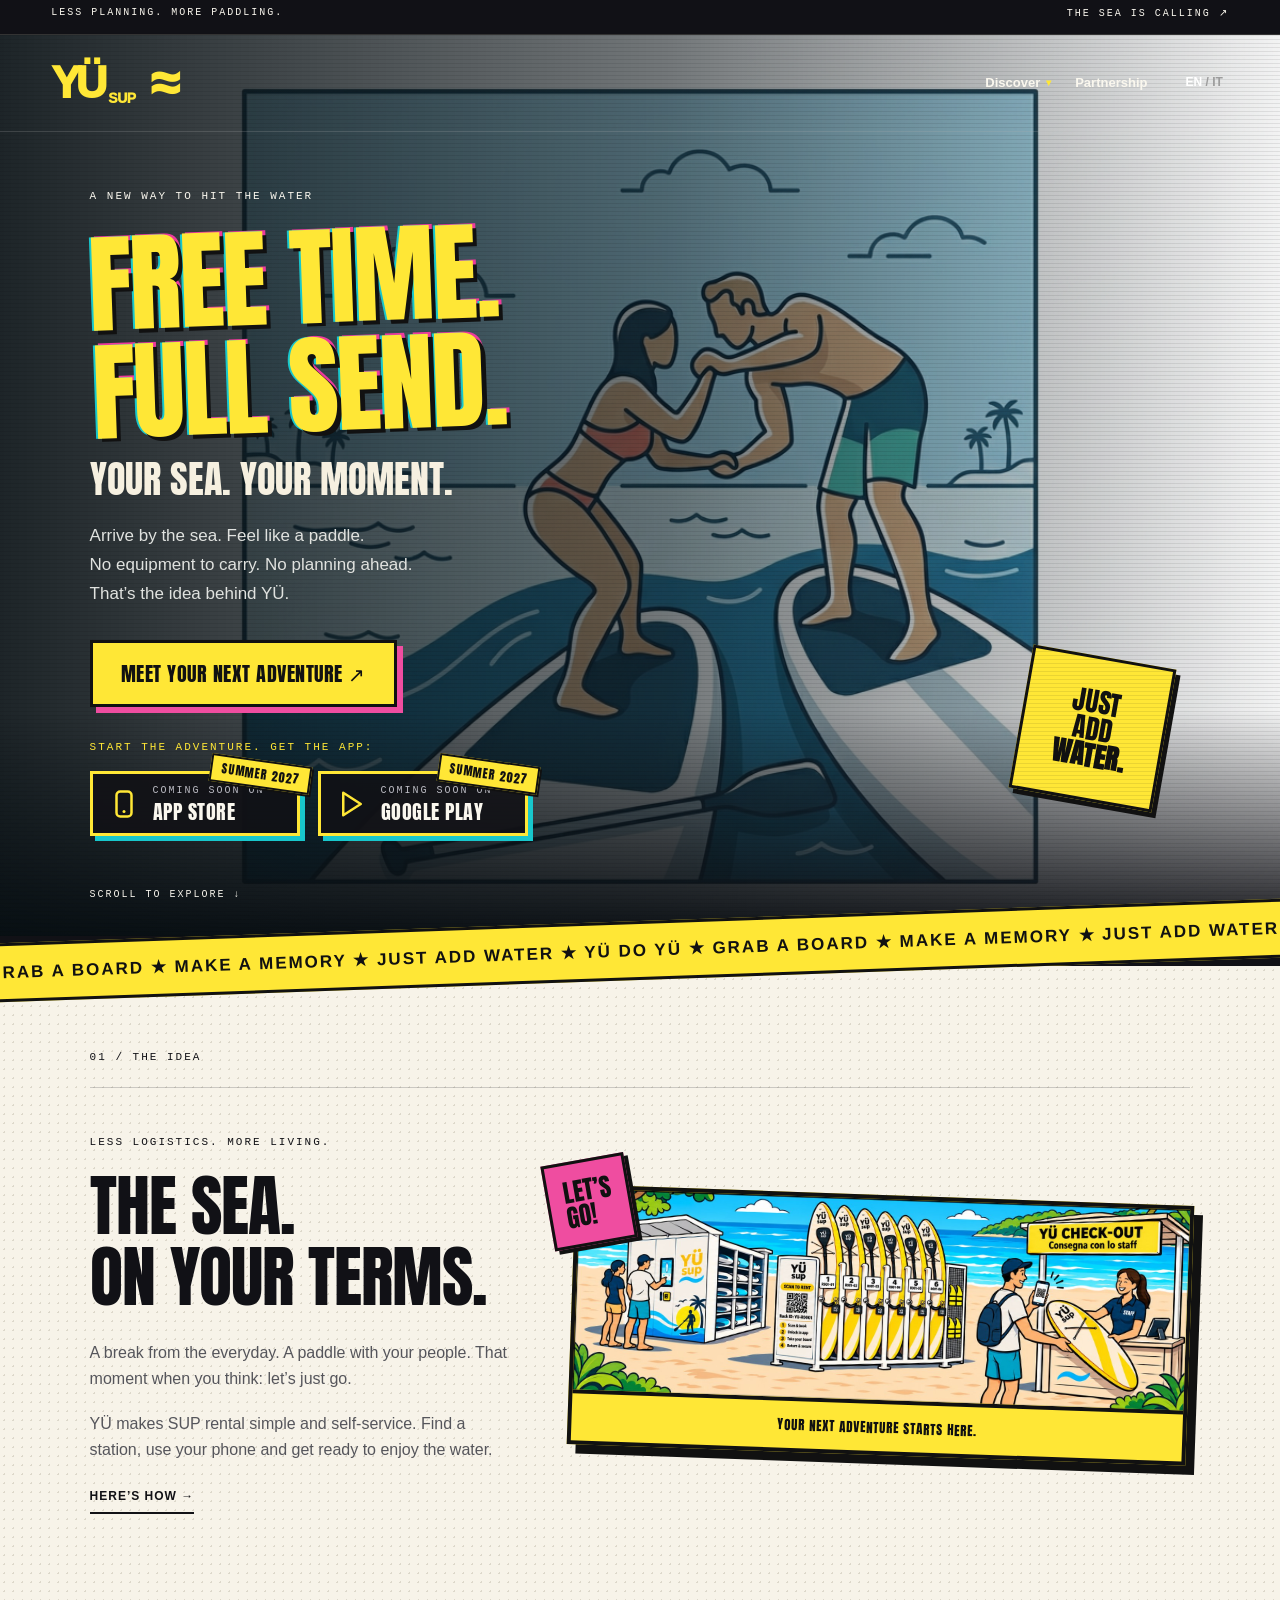
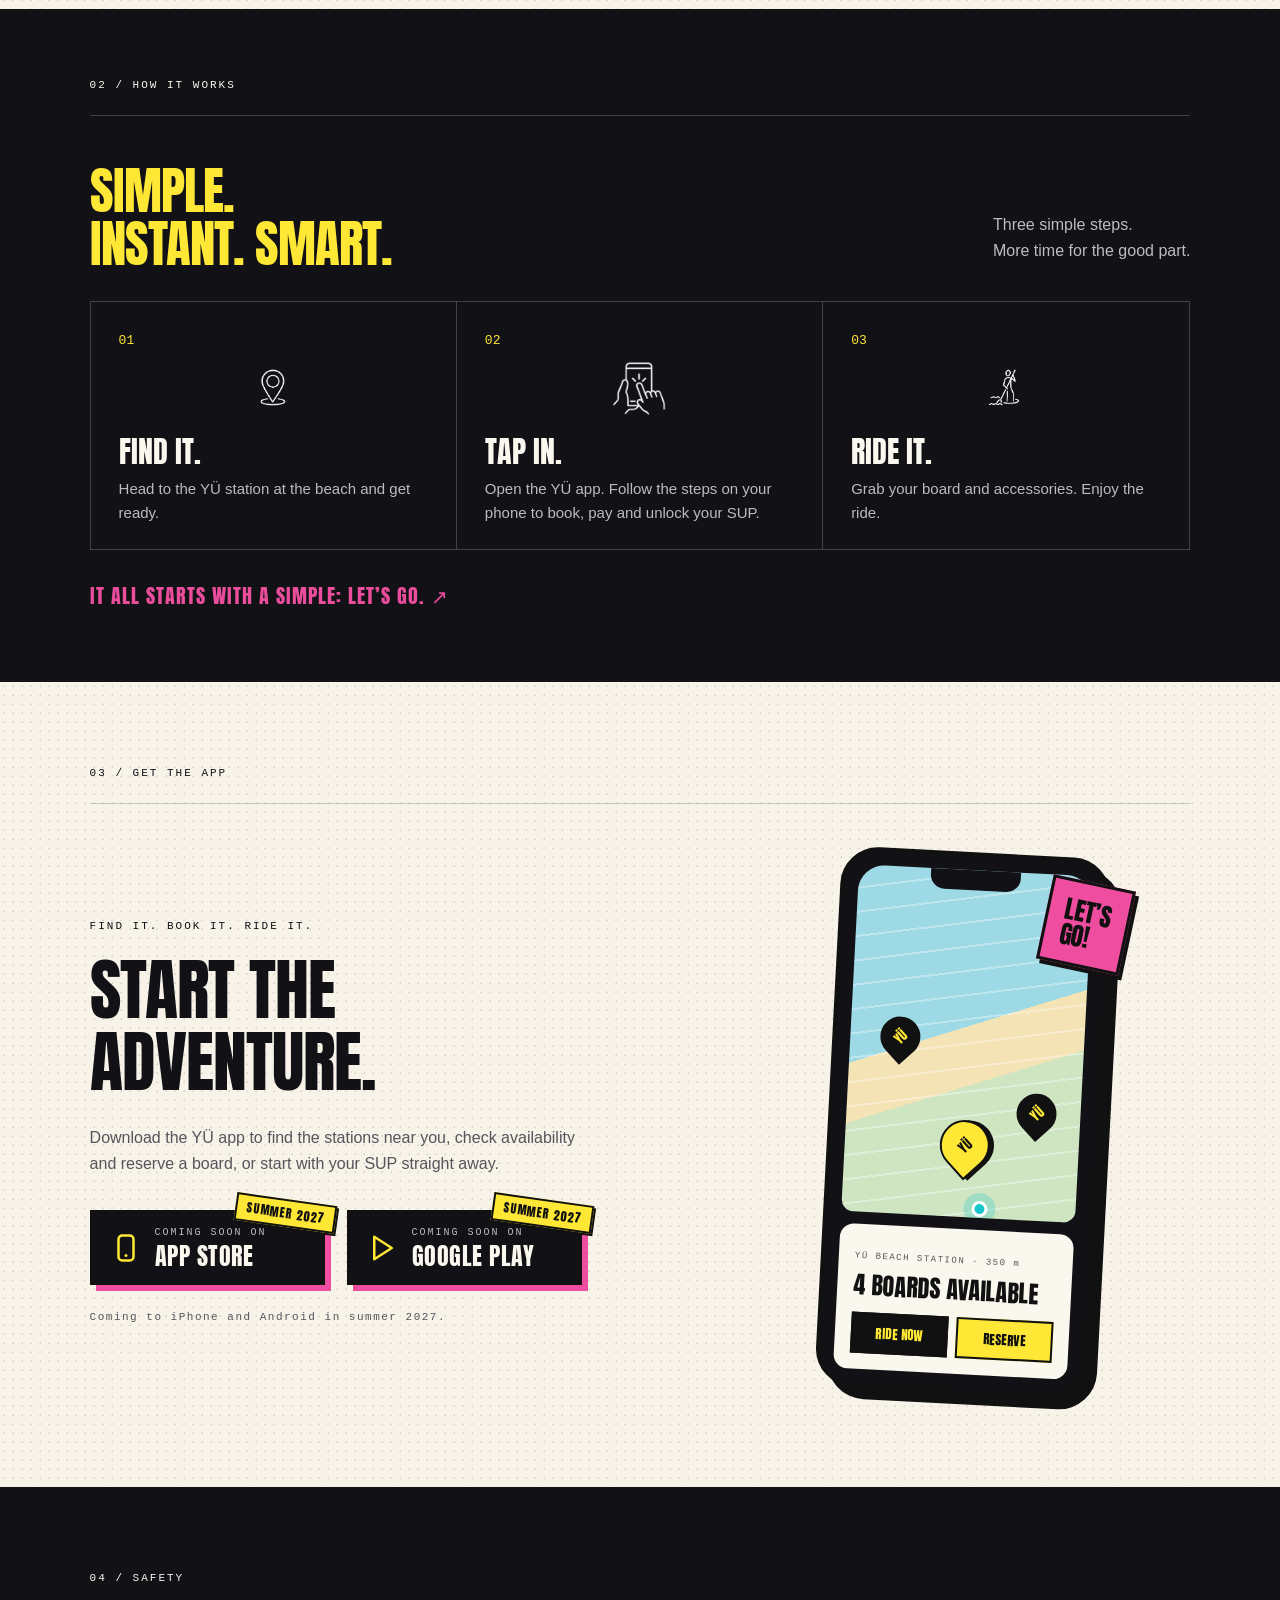
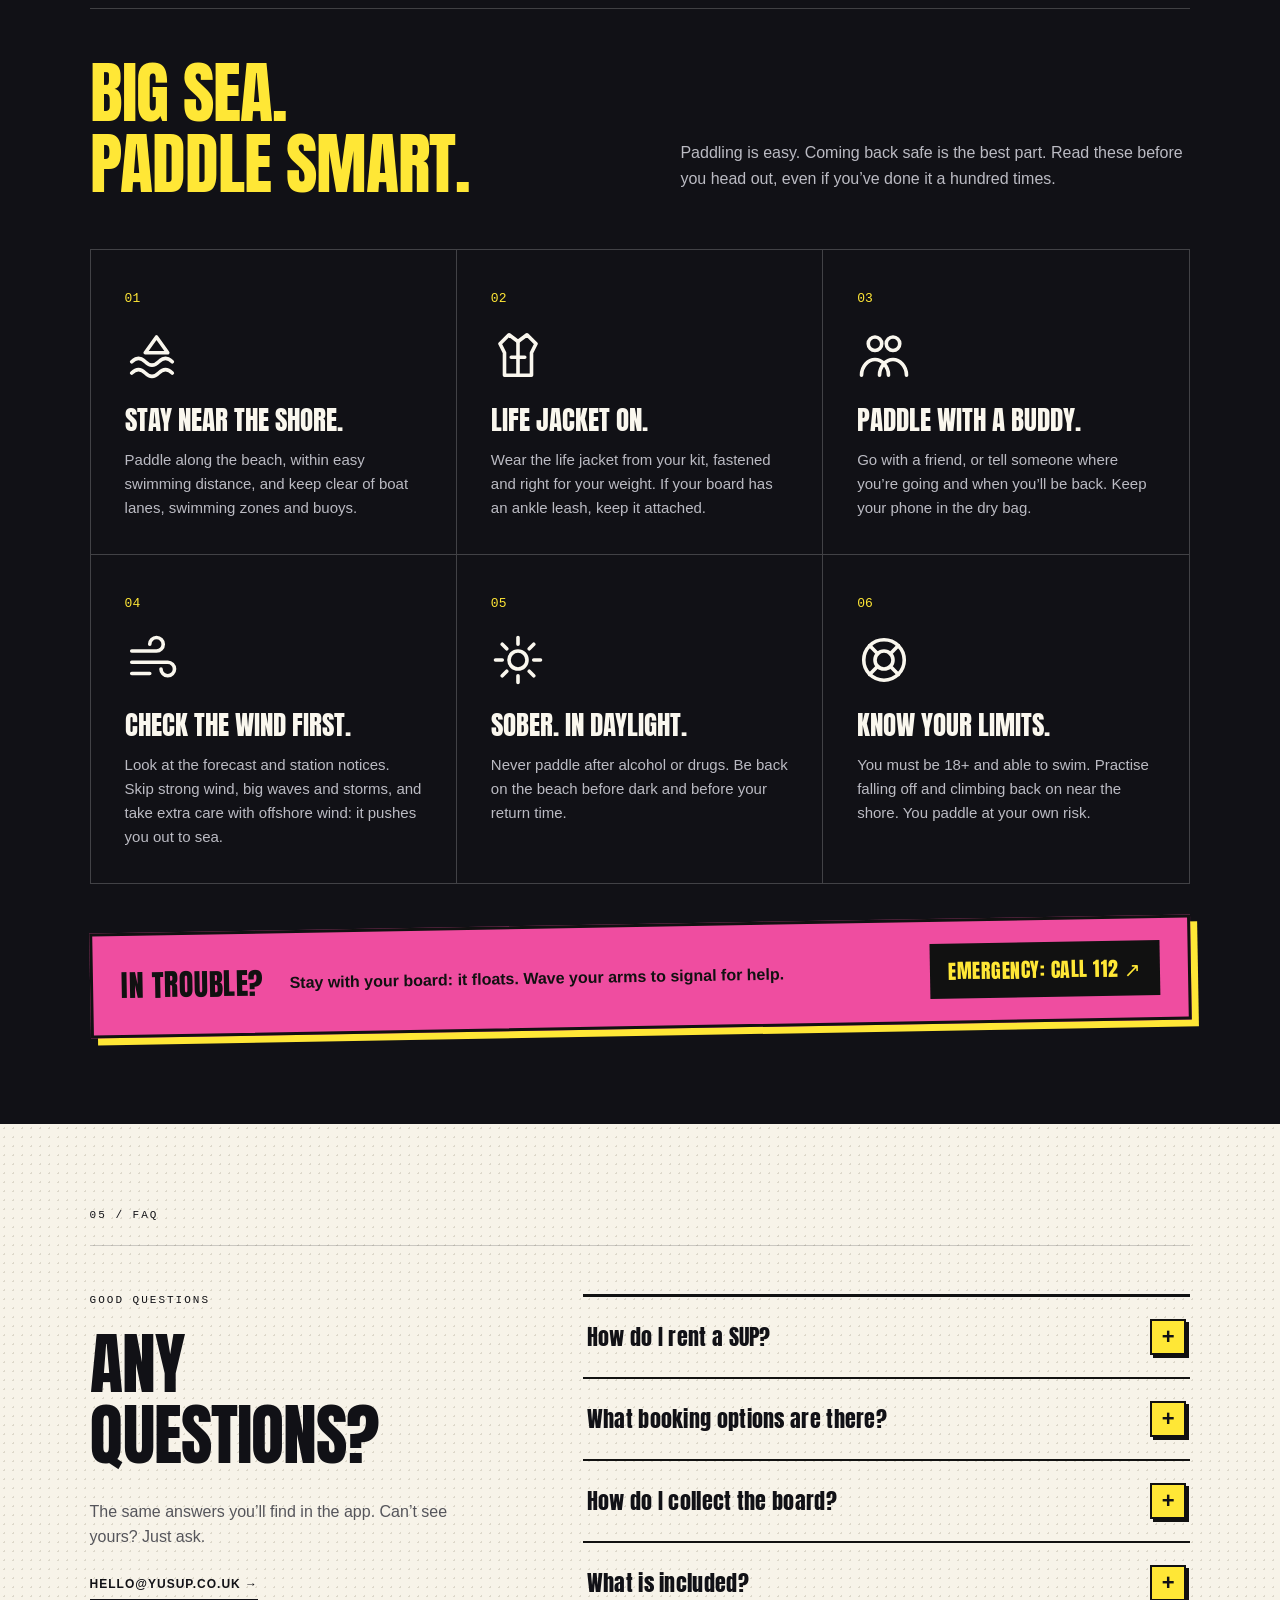
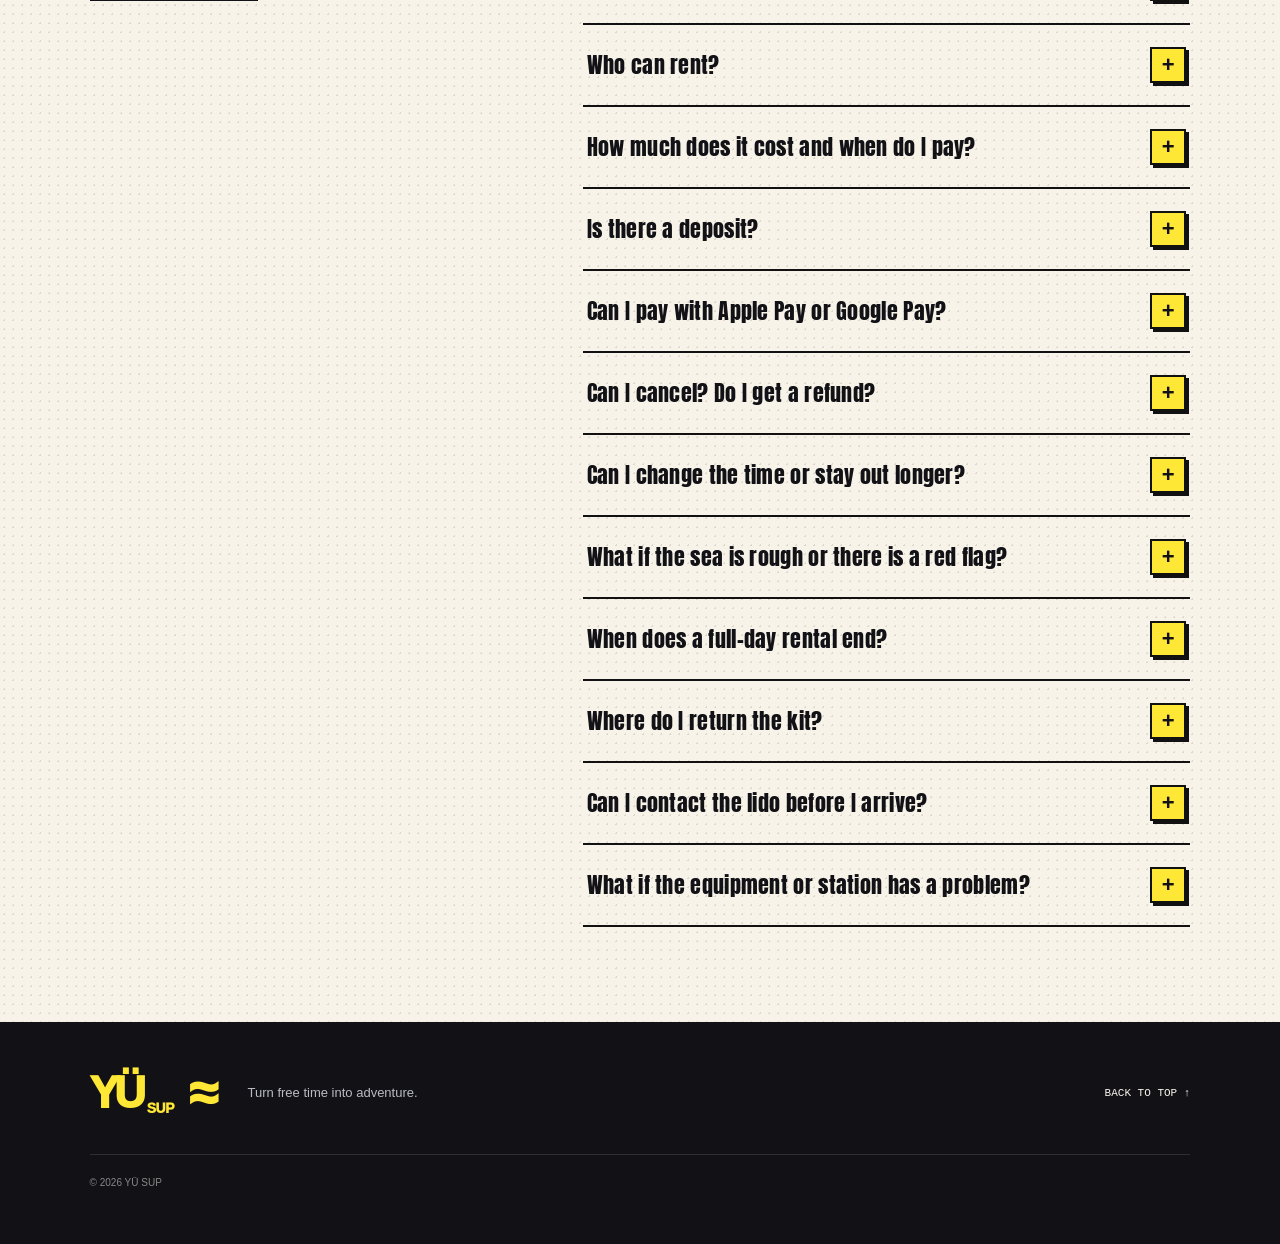
==== commit 4c48067e: "Home: bigger stations picture in 'The idea' Co-Authored-By: Claude Opus 5.5 <noreply@anthropic.com> " ====
--- a/index.html
+++ b/index.html
@@ -1,4 +1,4 @@
-<!doctype html><html lang="en"><head><meta charset="utf-8"><meta name="viewport" content="width=device-width,initial-scale=1"><title>YÜ SUP — Turn free time into adventure</title><meta name="description" content="Discover YÜ SUP. Simple, self-service paddleboarding by the sea. Find it, tap in, ride it. Explore our beach club partnerships."><link rel="stylesheet" href="./style.css?v=12"><link rel="icon" type="image/png" href="./favicon.png"></head><body>
+<!doctype html><html lang="en"><head><meta charset="utf-8"><meta name="viewport" content="width=device-width,initial-scale=1"><title>YÜ SUP — Turn free time into adventure</title><meta name="description" content="Discover YÜ SUP. Simple, self-service paddleboarding by the sea. Find it, tap in, ride it. Explore our beach club partnerships."><link rel="stylesheet" href="./style.css?v=13"><link rel="icon" type="image/png" href="./favicon.png"></head><body>
 <a class="skip" href="#main">Skip to content</a><div class="topline"><span data-it="MENO PROGRAMMI. PIÙ PAGAIATE.">LESS PLANNING. MORE PADDLING.</span><span data-it="IL MARE TI CHIAMA ↗">THE SEA IS CALLING ↗</span></div>
 <header><a class="brand" href="#" aria-label="YÜ SUP home">YÜ<span>SUP</span><i>≈</i></a><nav id="nav"><div class="dd"><button class="dd-btn" type="button" aria-haspopup="true"><span data-it="Scopri">Discover</span> <i>▾</i></button><div class="dd-menu"><a href="#story" data-it="L’idea">The idea</a><a href="#how" data-it="Come funziona">How it works</a><a href="#safety" data-it="Sicurezza">Safety</a><a href="#faq" data-it="FAQ">FAQ</a></div></div><a href="partners.html" data-it="Partnership">Partnership</a></nav><div class="controls"><button id="lang" aria-label="Switch to Italian">EN <span>/ IT</span></button><button id="menu" aria-label="Open menu" aria-expanded="false">☰</button></div></header>
 <main id="main"><section class="hero"><img class="hero-photo" src="./assets/hero.png" alt="A day by the sea with YÜ SUP"><div class="shade"></div><div class="hero-copy"><div class="eyebrow" data-it="UN NUOVO MODO DI VIVERE IL MARE">A NEW WAY TO HIT THE WATER</div><h1><span data-it="TEMPO LIBERO.">FREE TIME.</span><br><em data-it="AVVENTURA.">FULL SEND.</em></h1><h2 data-it="IL TUO MARE. IL TUO MOMENTO.">YOUR SEA. YOUR MOMENT.</h2><p data-it="Arrivi al mare. Ti va di pagaiare. Niente attrezzatura da portare, niente da organizzare. Ci pensa YÜ.">Arrive by the sea. Feel like a paddle.<br>No equipment to carry. No planning ahead.<br>That’s the idea behind YÜ.</p><a class="button" href="#how" data-it="SCOPRI COME FUNZIONA ↗">MEET YOUR NEXT ADVENTURE ↗</a><div class="hero-stores"><span class="hero-stores-label" data-it="INIZIA L’AVVENTURA. SCARICA L’APP:">START THE ADVENTURE. GET THE APP:</span><div class="store-links"><a class="store" href="#app"><svg viewBox="0 0 24 24" aria-hidden="true"><rect x="6" y="2" width="12" height="20" rx="3" fill="none" stroke="currentColor" stroke-width="2"/><circle cx="12" cy="18" r="1.2" fill="currentColor"/></svg><span><small data-it="IN ARRIVO SU">COMING SOON ON</small>APP STORE</span><b class="soon" data-it="ESTATE 2027">SUMMER 2027</b></a><a class="store" href="#app"><svg viewBox="0 0 24 24" aria-hidden="true"><path d="M5 3l14 9-14 9z" fill="none" stroke="currentColor" stroke-width="2" stroke-linejoin="round"/></svg><span><small data-it="IN ARRIVO SU">COMING SOON ON</small>GOOGLE PLAY</span><b class="soon" data-it="ESTATE 2027">SUMMER 2027</b></a></div></div></div><div class="hero-stamp" aria-hidden="true">JUST<br>ADD<br><strong>WATER.</strong></div><span class="hero-foot" data-it="SCORRI PER ESPLORARE ↓">SCROLL TO EXPLORE ↓</span></section>
--- a/style.css
+++ b/style.css
@@ -126,3 +126,6 @@
 #how .steps img{width:64px;height:64px;margin:4px auto 16px}
 #how .steps h3{margin-bottom:10px}
 }
+
+/* "L'idea": give the wide stations picture more room */
+@media(min-width:801px){.story-grid{grid-template-columns:1fr 1.45fr;gap:5%}}
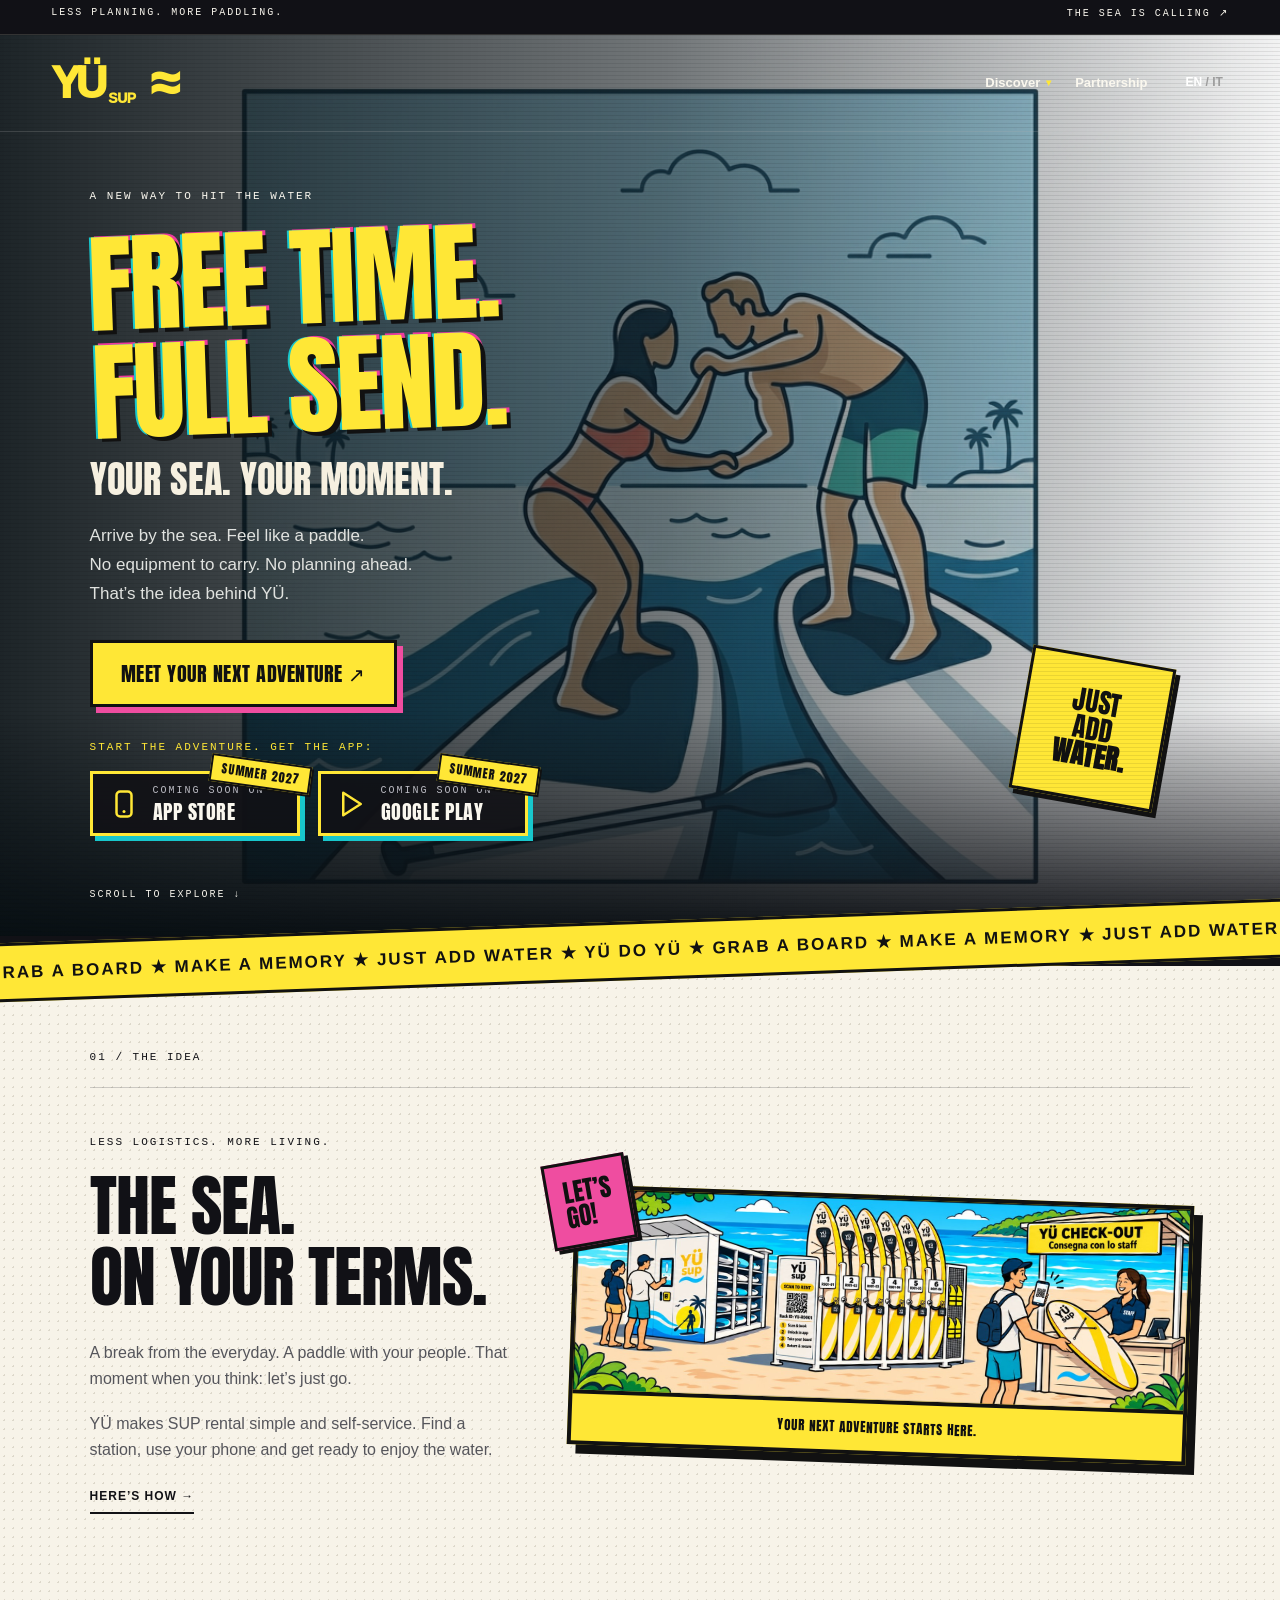
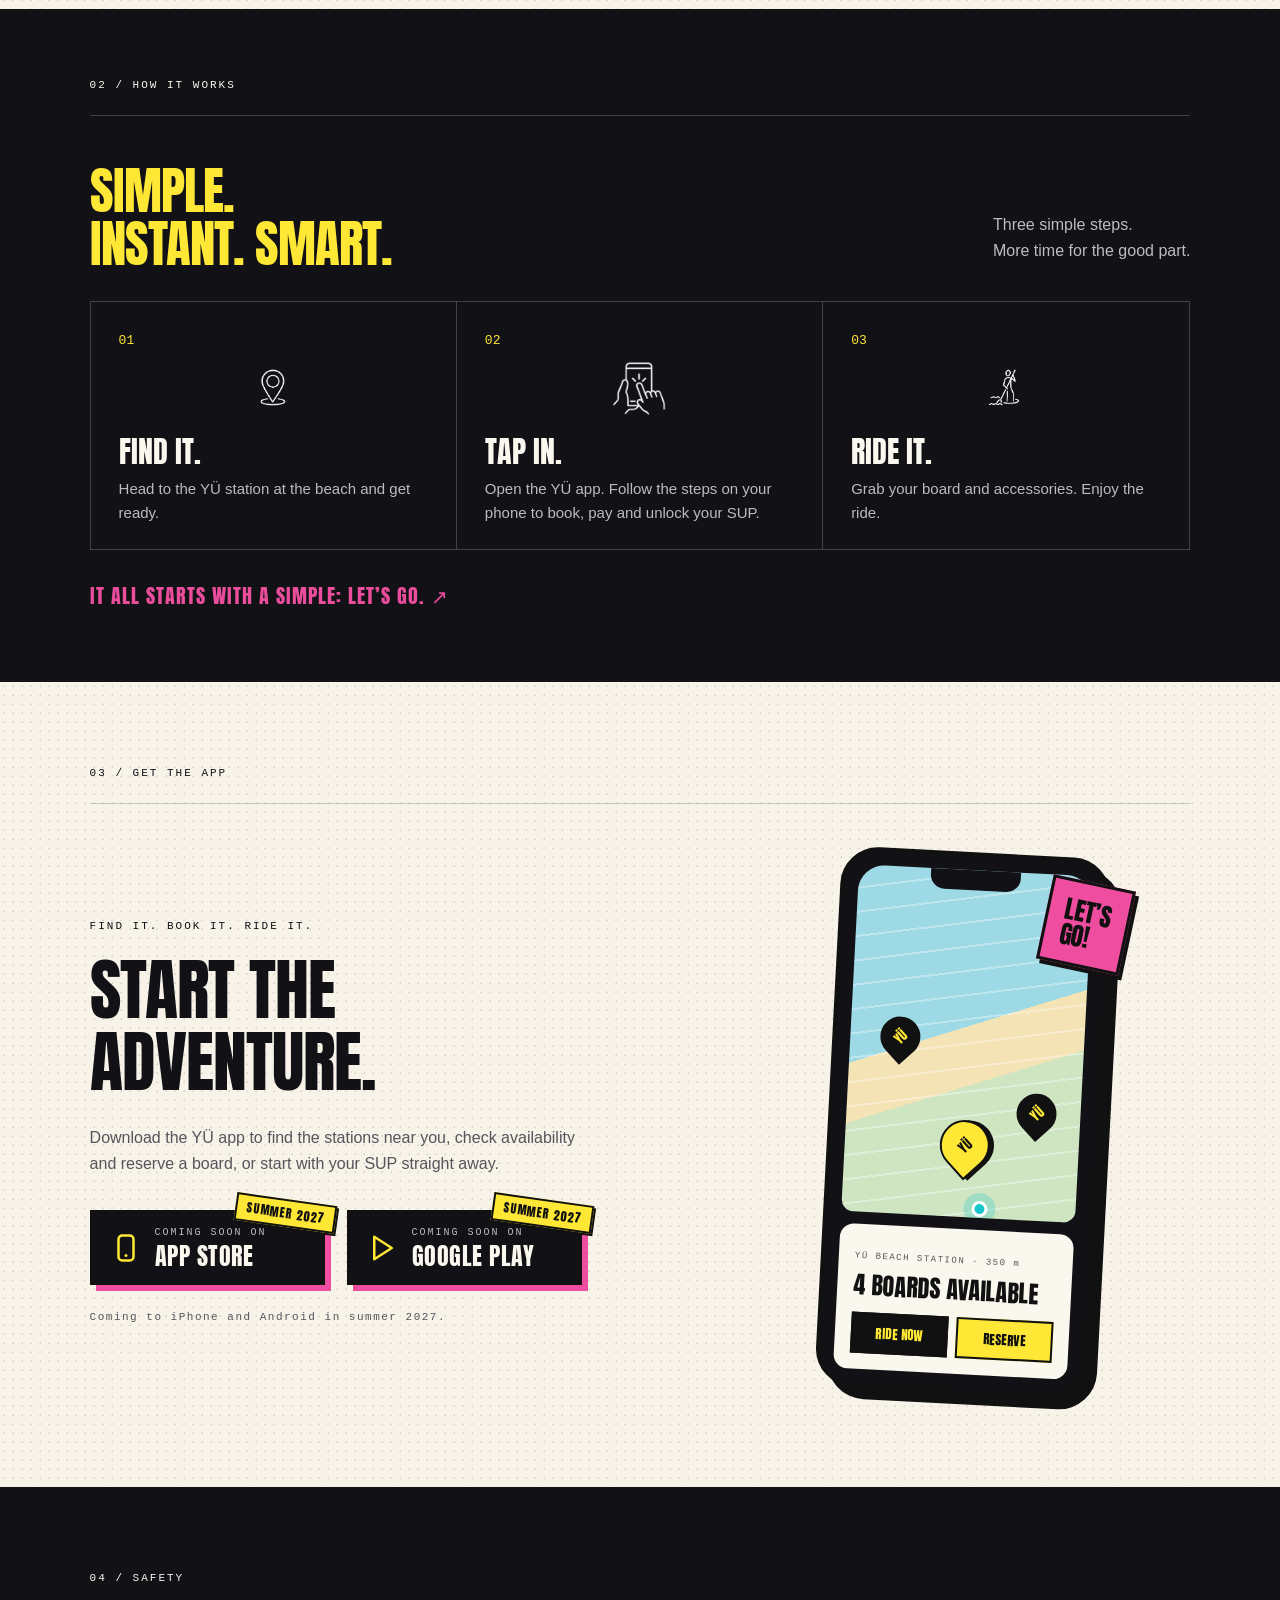
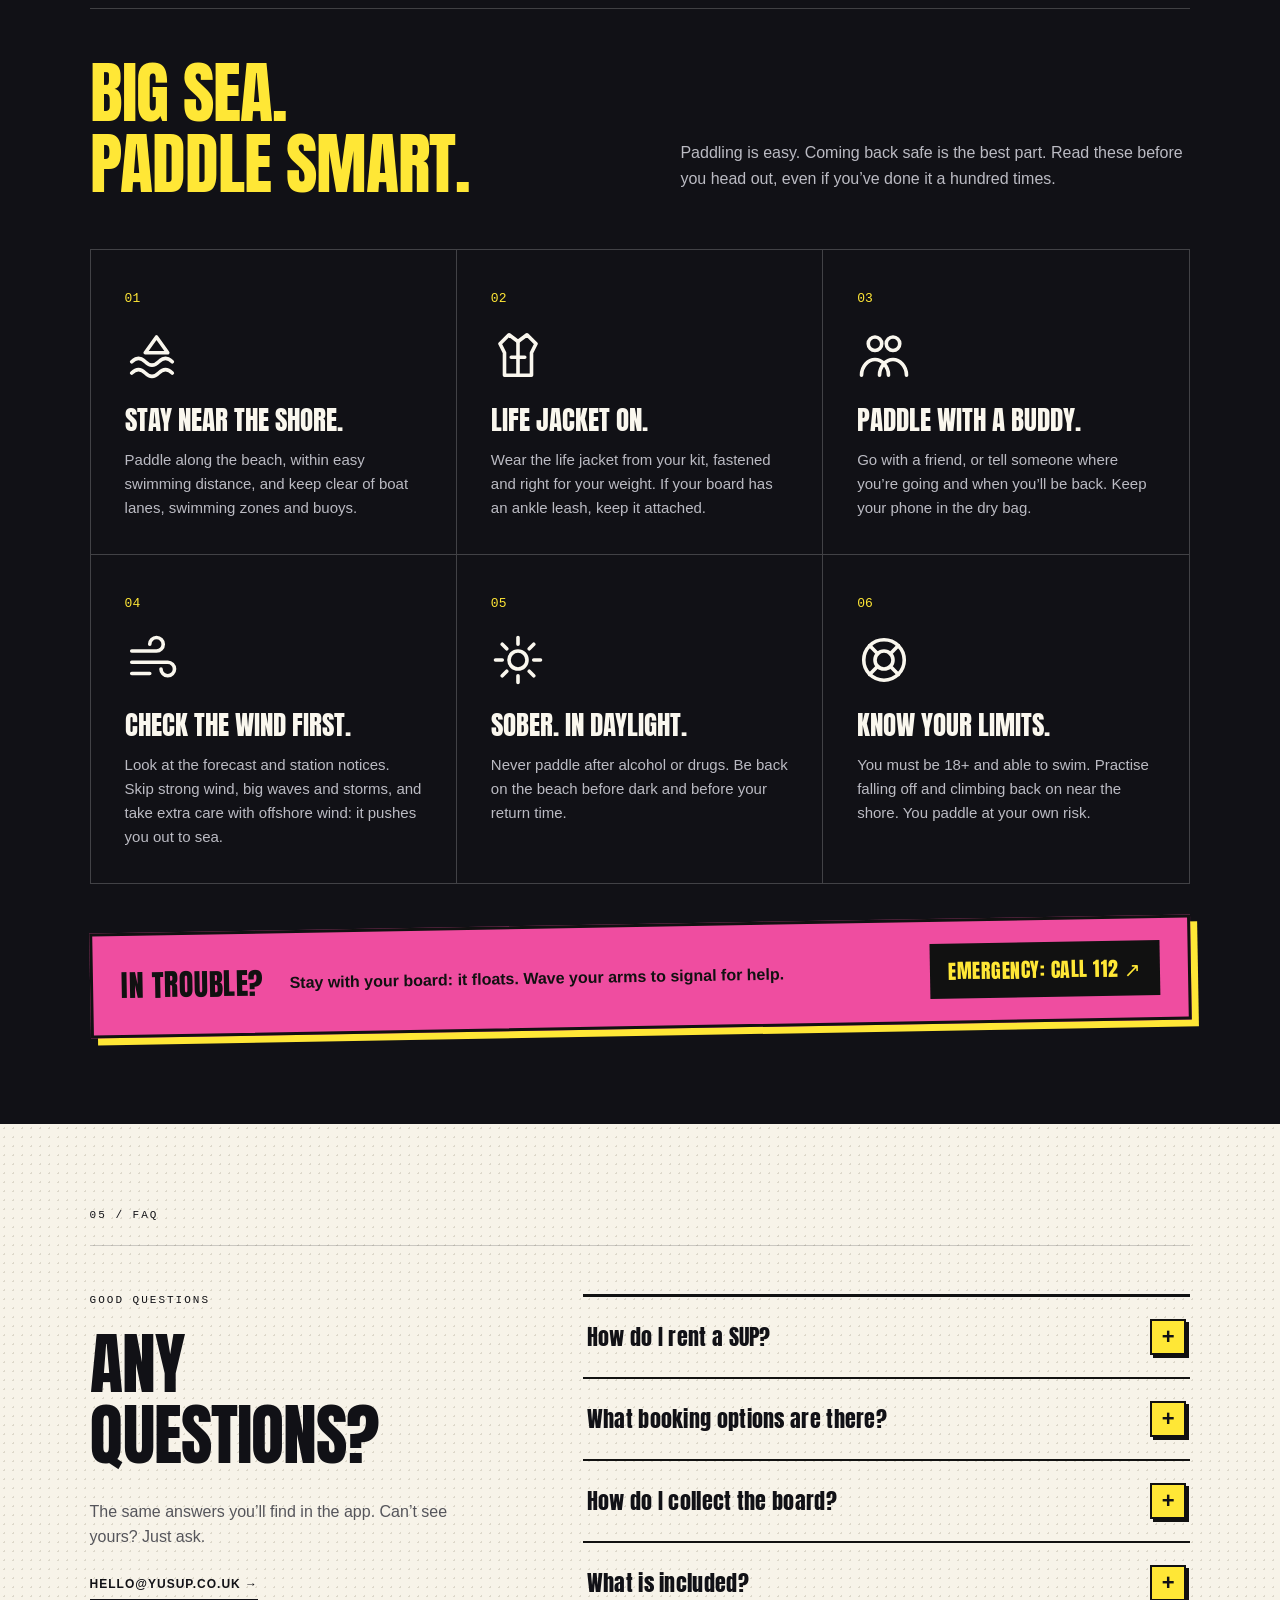
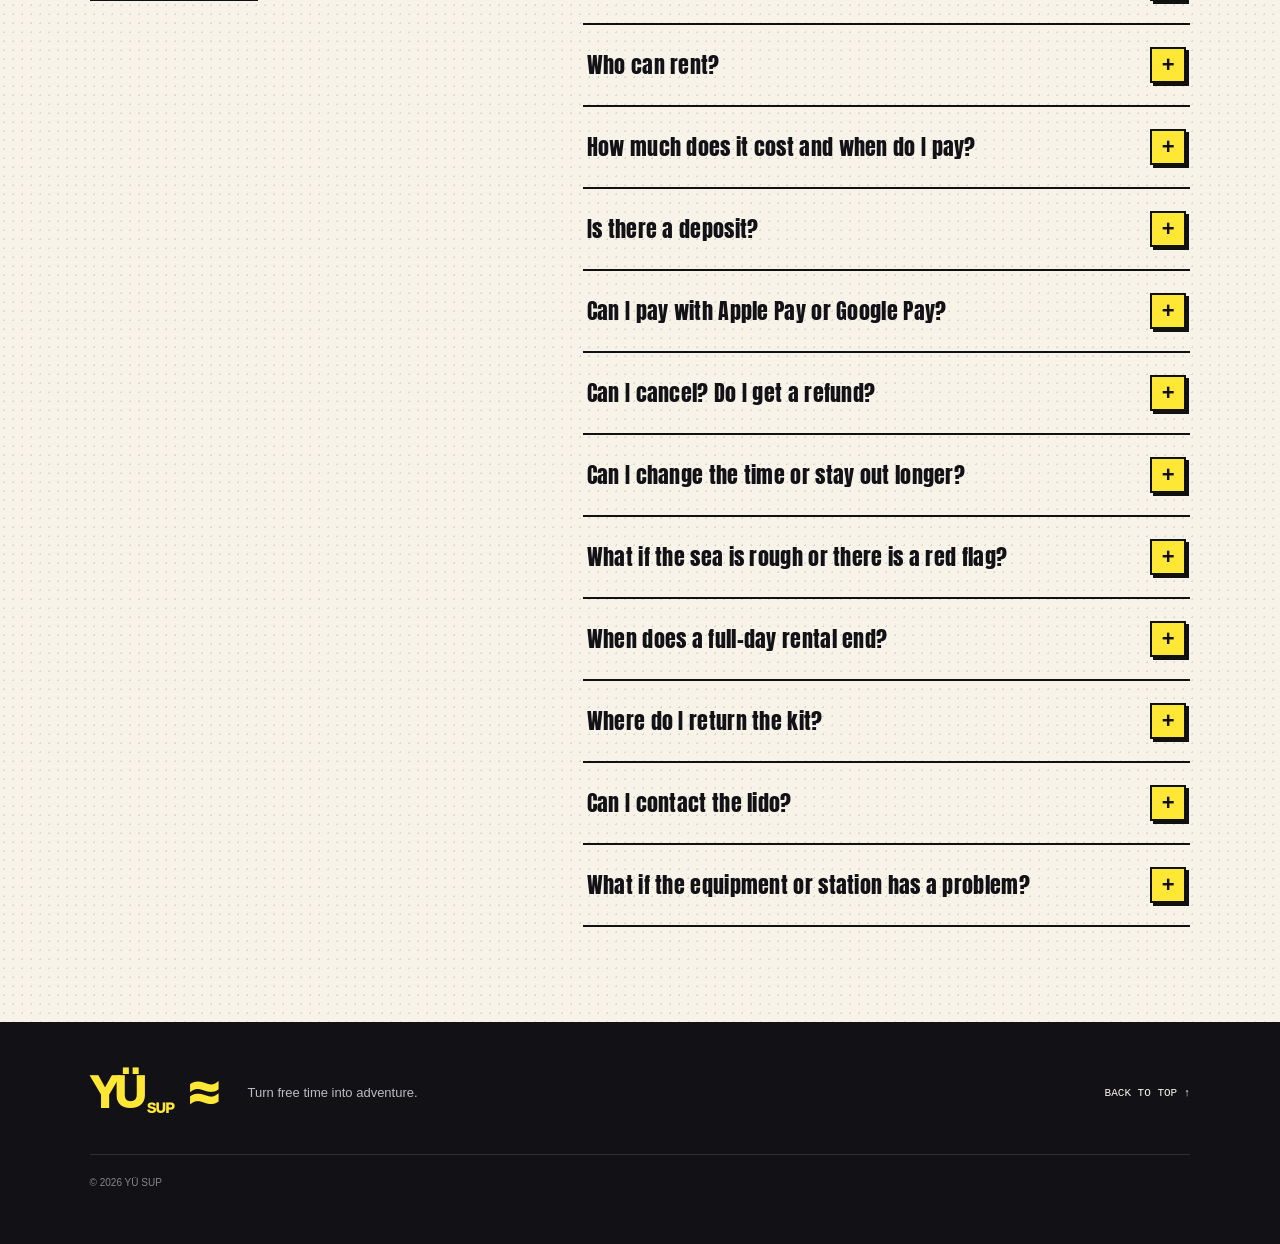
==== commit 42e928da: "Mobile: hide the Let's go sticker over the stations image Co-Authored-By: Claude Opus 5.5 <noreply@a" ====
--- a/index.html
+++ b/index.html
@@ -1,4 +1,4 @@
-<!doctype html><html lang="en"><head><meta charset="utf-8"><meta name="viewport" content="width=device-width,initial-scale=1"><title>YÜ SUP — Turn free time into adventure</title><meta name="description" content="Discover YÜ SUP. Simple, self-service paddleboarding by the sea. Find it, tap in, ride it. Explore our beach club partnerships."><link rel="stylesheet" href="./style.css?v=13"><link rel="icon" type="image/png" href="./favicon.png"></head><body>
+<!doctype html><html lang="en"><head><meta charset="utf-8"><meta name="viewport" content="width=device-width,initial-scale=1"><title>YÜ SUP — Turn free time into adventure</title><meta name="description" content="Discover YÜ SUP. Simple, self-service paddleboarding by the sea. Find it, tap in, ride it. Explore our beach club partnerships."><link rel="stylesheet" href="./style.css?v=14"><link rel="icon" type="image/png" href="./favicon.png"></head><body>
 <a class="skip" href="#main">Skip to content</a><div class="topline"><span data-it="MENO PROGRAMMI. PIÙ PAGAIATE.">LESS PLANNING. MORE PADDLING.</span><span data-it="IL MARE TI CHIAMA ↗">THE SEA IS CALLING ↗</span></div>
 <header><a class="brand" href="#" aria-label="YÜ SUP home">YÜ<span>SUP</span><i>≈</i></a><nav id="nav"><div class="dd"><button class="dd-btn" type="button" aria-haspopup="true"><span data-it="Scopri">Discover</span> <i>▾</i></button><div class="dd-menu"><a href="#story" data-it="L’idea">The idea</a><a href="#how" data-it="Come funziona">How it works</a><a href="#safety" data-it="Sicurezza">Safety</a><a href="#faq" data-it="FAQ">FAQ</a></div></div><a href="partners.html" data-it="Partnership">Partnership</a></nav><div class="controls"><button id="lang" aria-label="Switch to Italian">EN <span>/ IT</span></button><button id="menu" aria-label="Open menu" aria-expanded="false">☰</button></div></header>
 <main id="main"><section class="hero"><img class="hero-photo" src="./assets/hero.png" alt="A day by the sea with YÜ SUP"><div class="shade"></div><div class="hero-copy"><div class="eyebrow" data-it="UN NUOVO MODO DI VIVERE IL MARE">A NEW WAY TO HIT THE WATER</div><h1><span data-it="TEMPO LIBERO.">FREE TIME.</span><br><em data-it="AVVENTURA.">FULL SEND.</em></h1><h2 data-it="IL TUO MARE. IL TUO MOMENTO.">YOUR SEA. YOUR MOMENT.</h2><p data-it="Arrivi al mare. Ti va di pagaiare. Niente attrezzatura da portare, niente da organizzare. Ci pensa YÜ.">Arrive by the sea. Feel like a paddle.<br>No equipment to carry. No planning ahead.<br>That’s the idea behind YÜ.</p><a class="button" href="#how" data-it="SCOPRI COME FUNZIONA ↗">MEET YOUR NEXT ADVENTURE ↗</a><div class="hero-stores"><span class="hero-stores-label" data-it="INIZIA L’AVVENTURA. SCARICA L’APP:">START THE ADVENTURE. GET THE APP:</span><div class="store-links"><a class="store" href="#app"><svg viewBox="0 0 24 24" aria-hidden="true"><rect x="6" y="2" width="12" height="20" rx="3" fill="none" stroke="currentColor" stroke-width="2"/><circle cx="12" cy="18" r="1.2" fill="currentColor"/></svg><span><small data-it="IN ARRIVO SU">COMING SOON ON</small>APP STORE</span><b class="soon" data-it="ESTATE 2027">SUMMER 2027</b></a><a class="store" href="#app"><svg viewBox="0 0 24 24" aria-hidden="true"><path d="M5 3l14 9-14 9z" fill="none" stroke="currentColor" stroke-width="2" stroke-linejoin="round"/></svg><span><small data-it="IN ARRIVO SU">COMING SOON ON</small>GOOGLE PLAY</span><b class="soon" data-it="ESTATE 2027">SUMMER 2027</b></a></div></div></div><div class="hero-stamp" aria-hidden="true">JUST<br>ADD<br><strong>WATER.</strong></div><span class="hero-foot" data-it="SCORRI PER ESPLORARE ↓">SCROLL TO EXPLORE ↓</span></section>
--- a/style.css
+++ b/style.css
@@ -129,3 +129,4 @@
 
 /* "L'idea": give the wide stations picture more room */
 @media(min-width:801px){.story-grid{grid-template-columns:1fr 1.45fr;gap:5%}}
+@media(max-width:800px){.story-grid .comic .burst{display:none}}
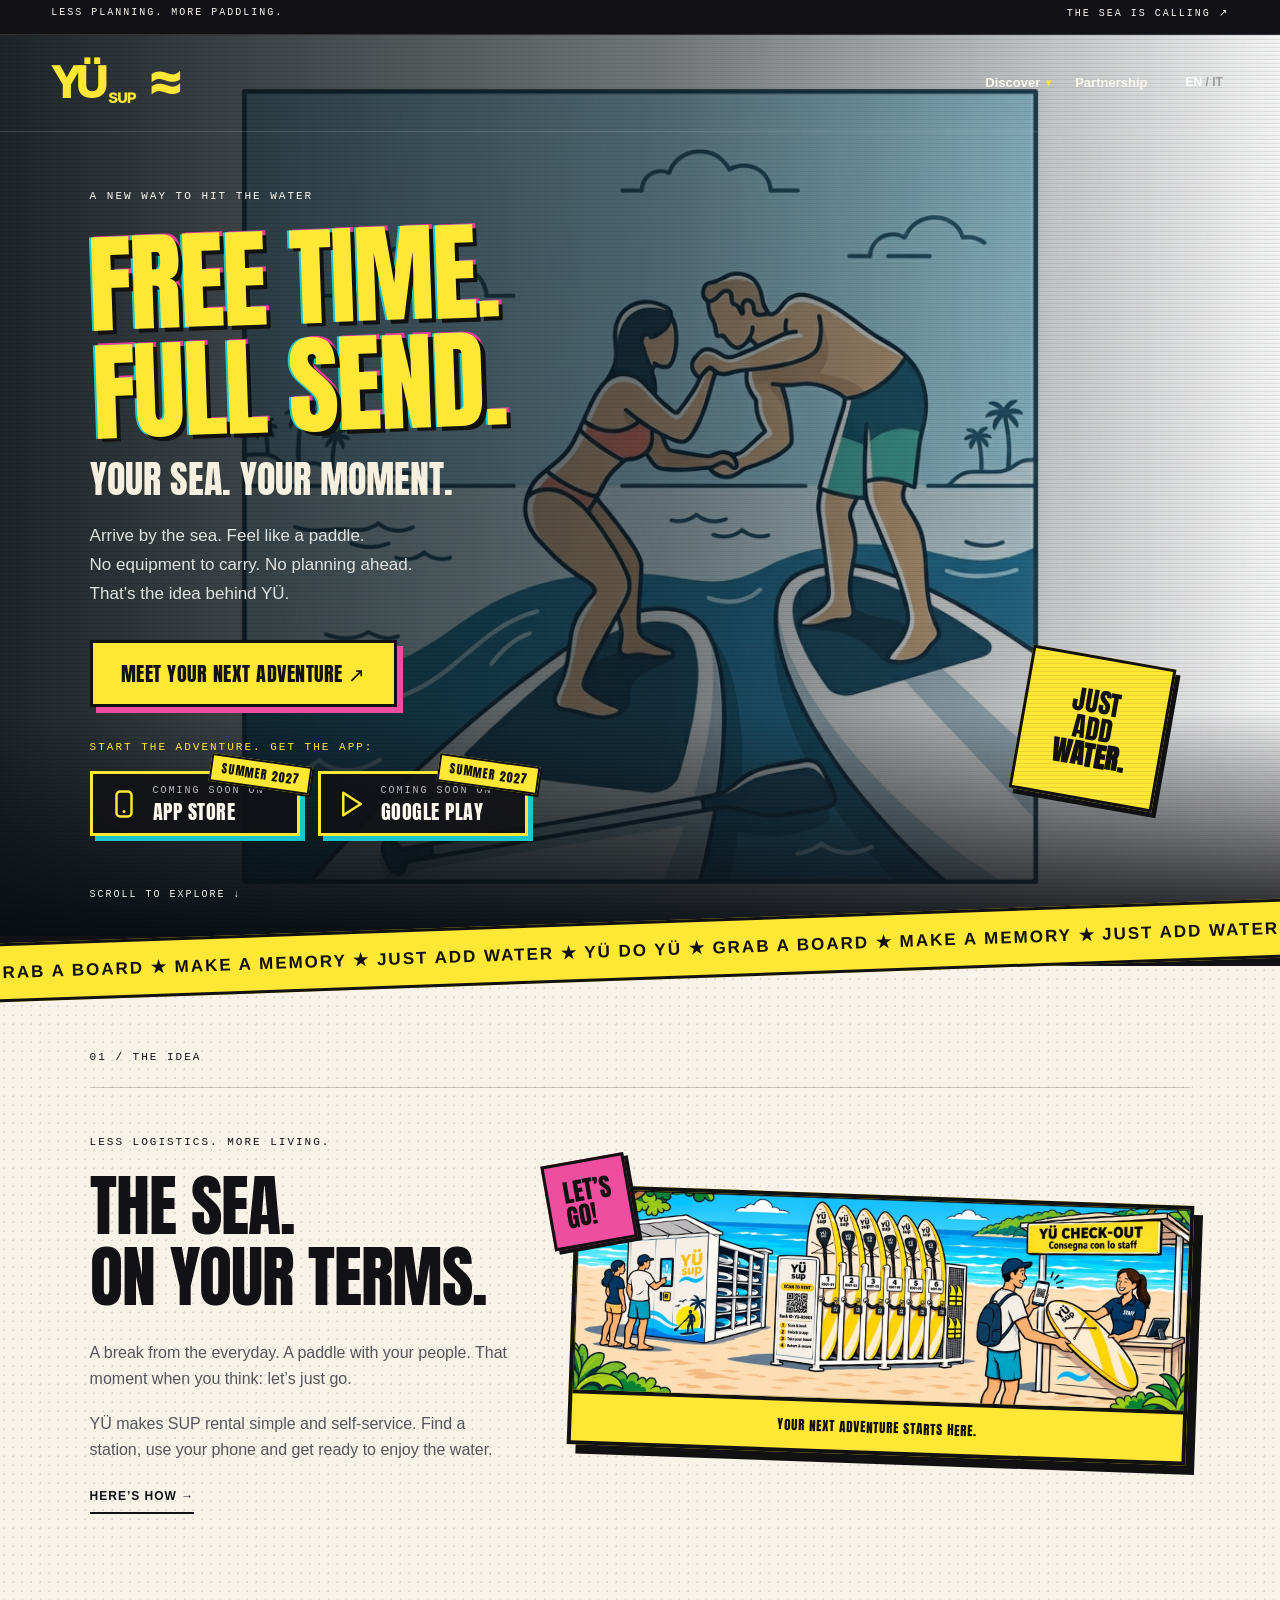
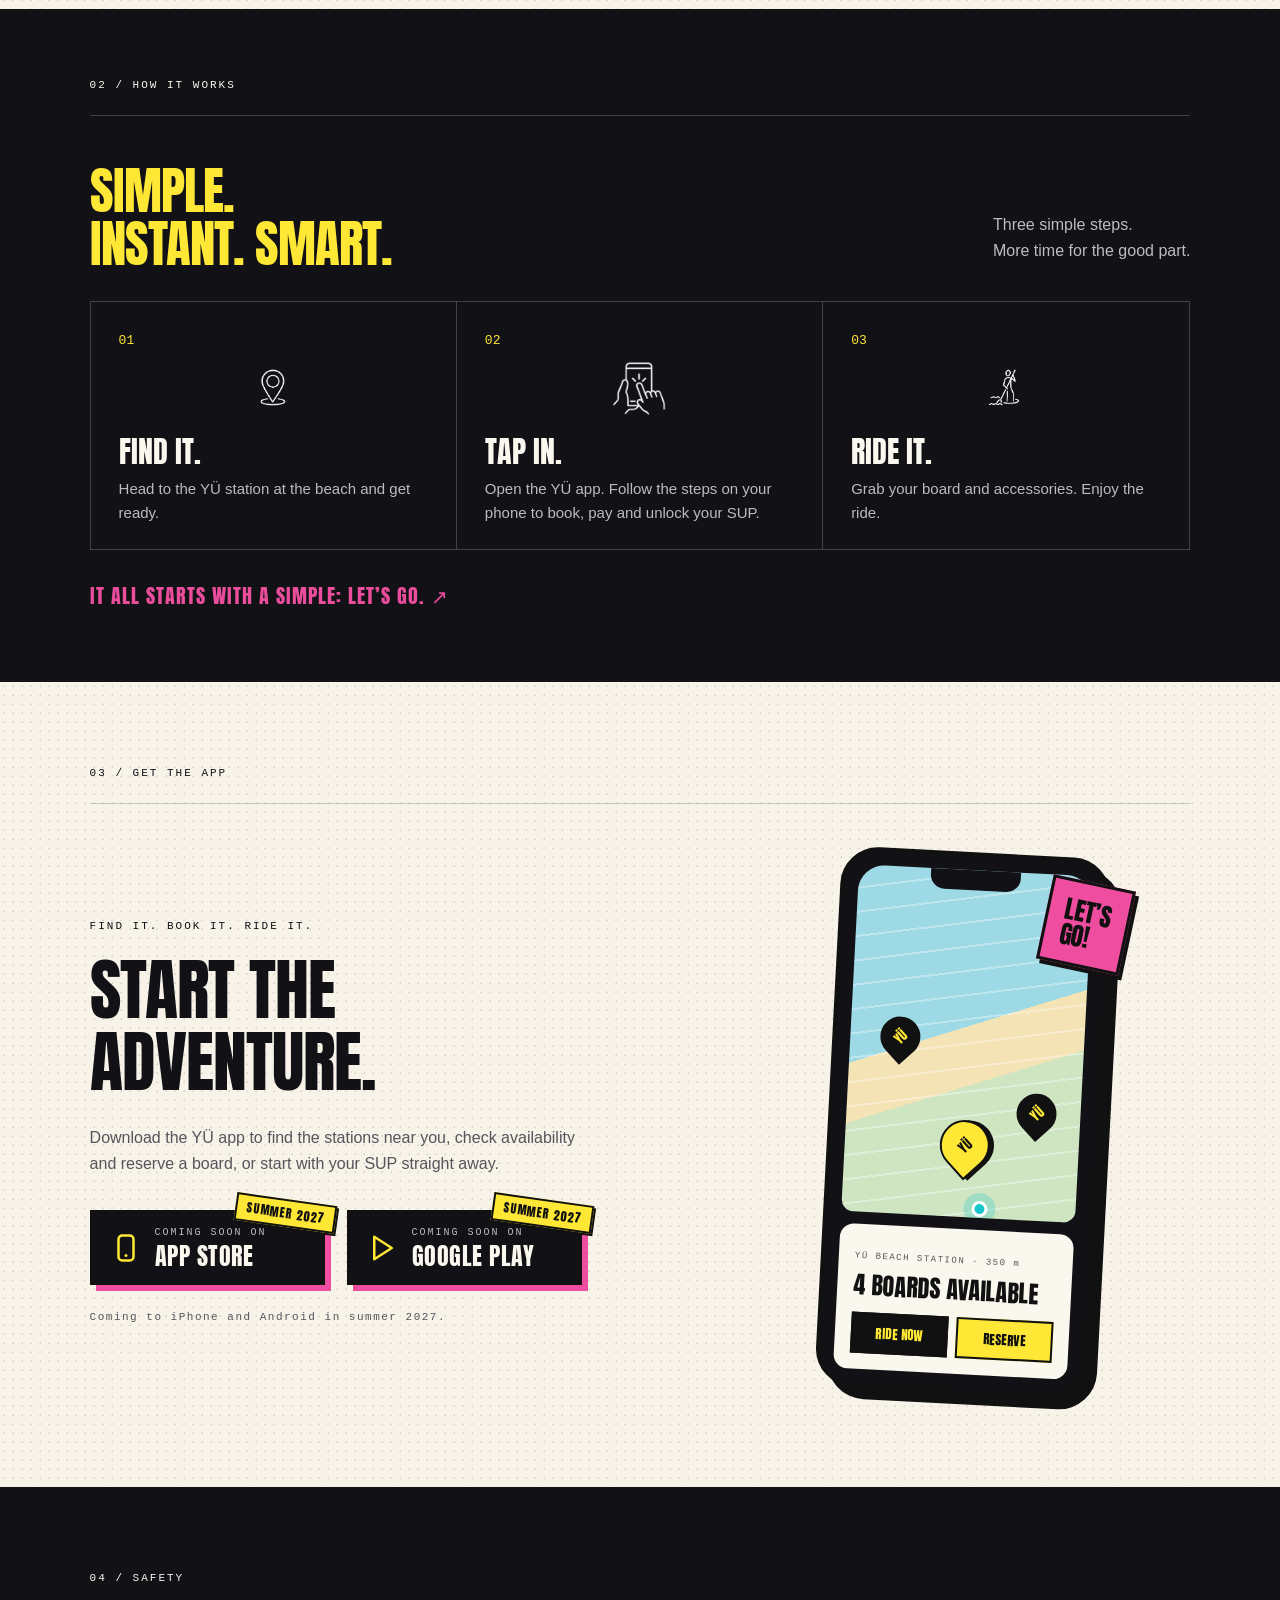
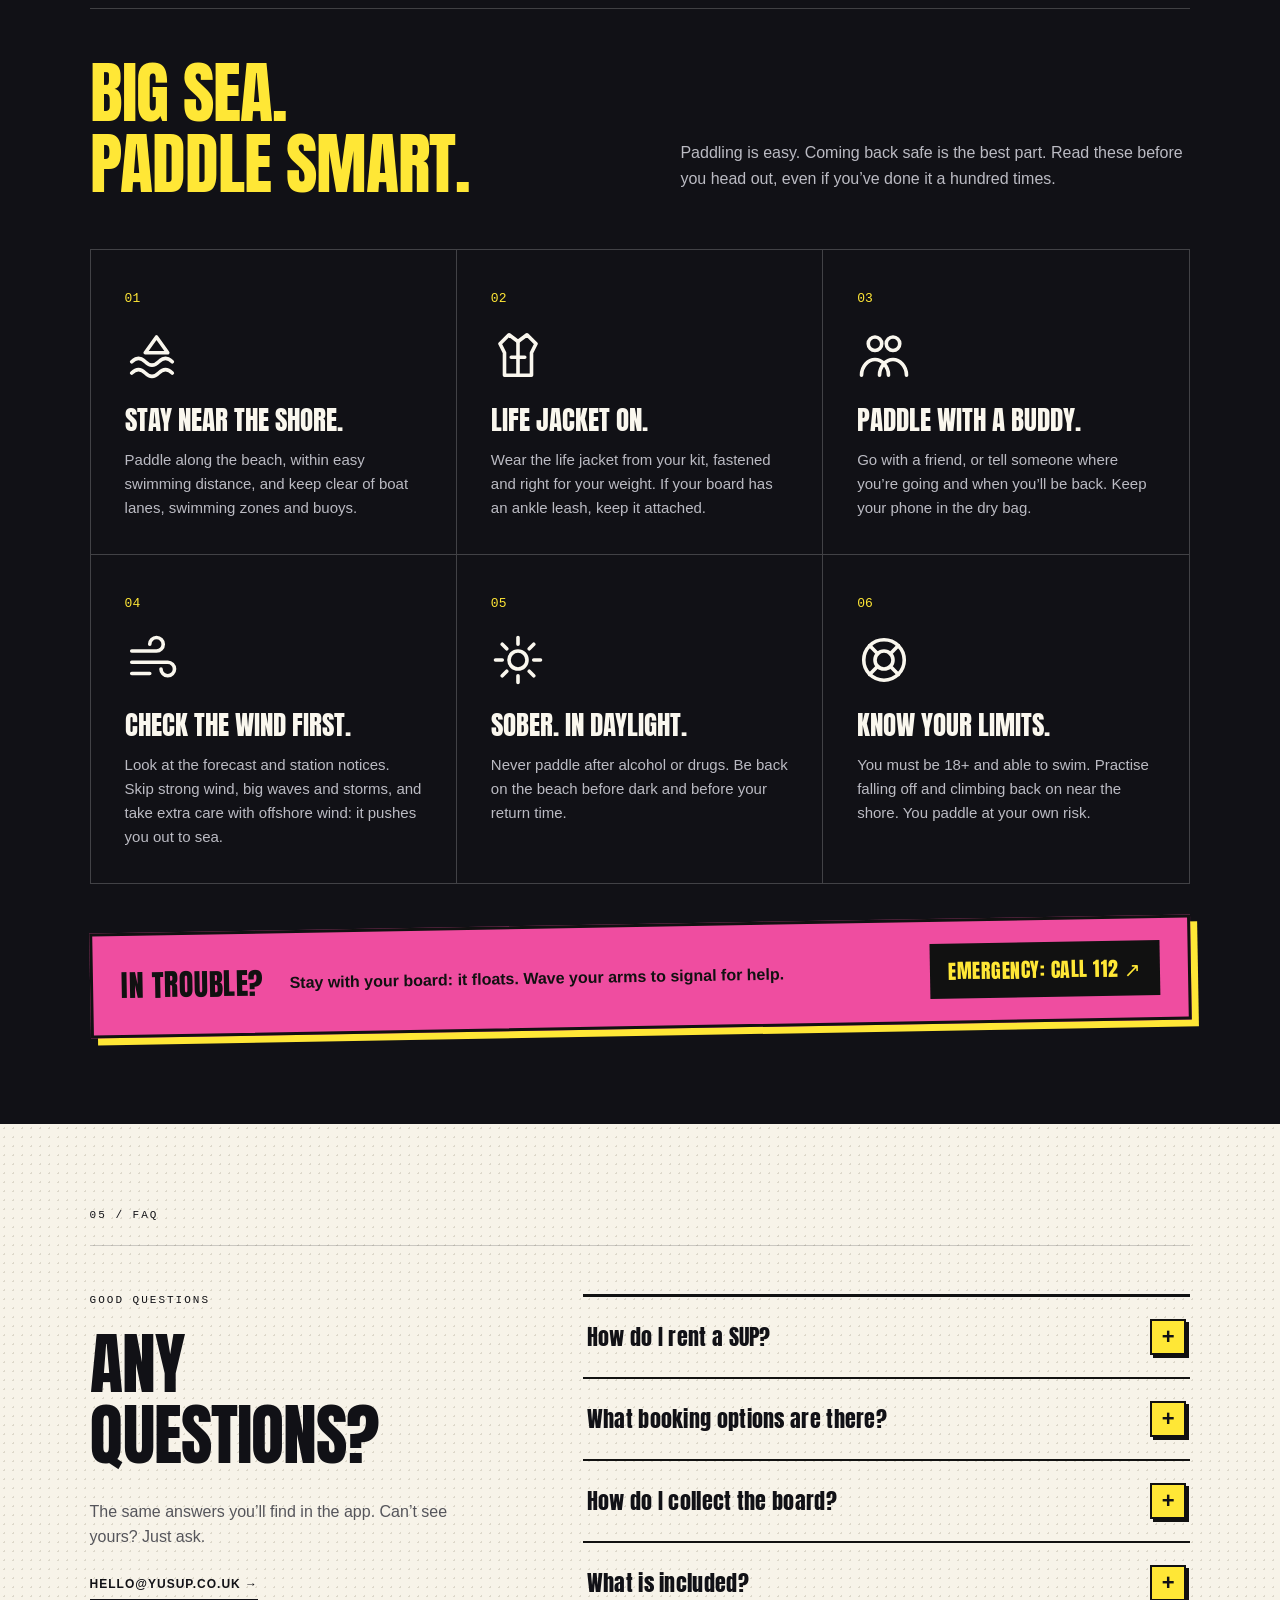
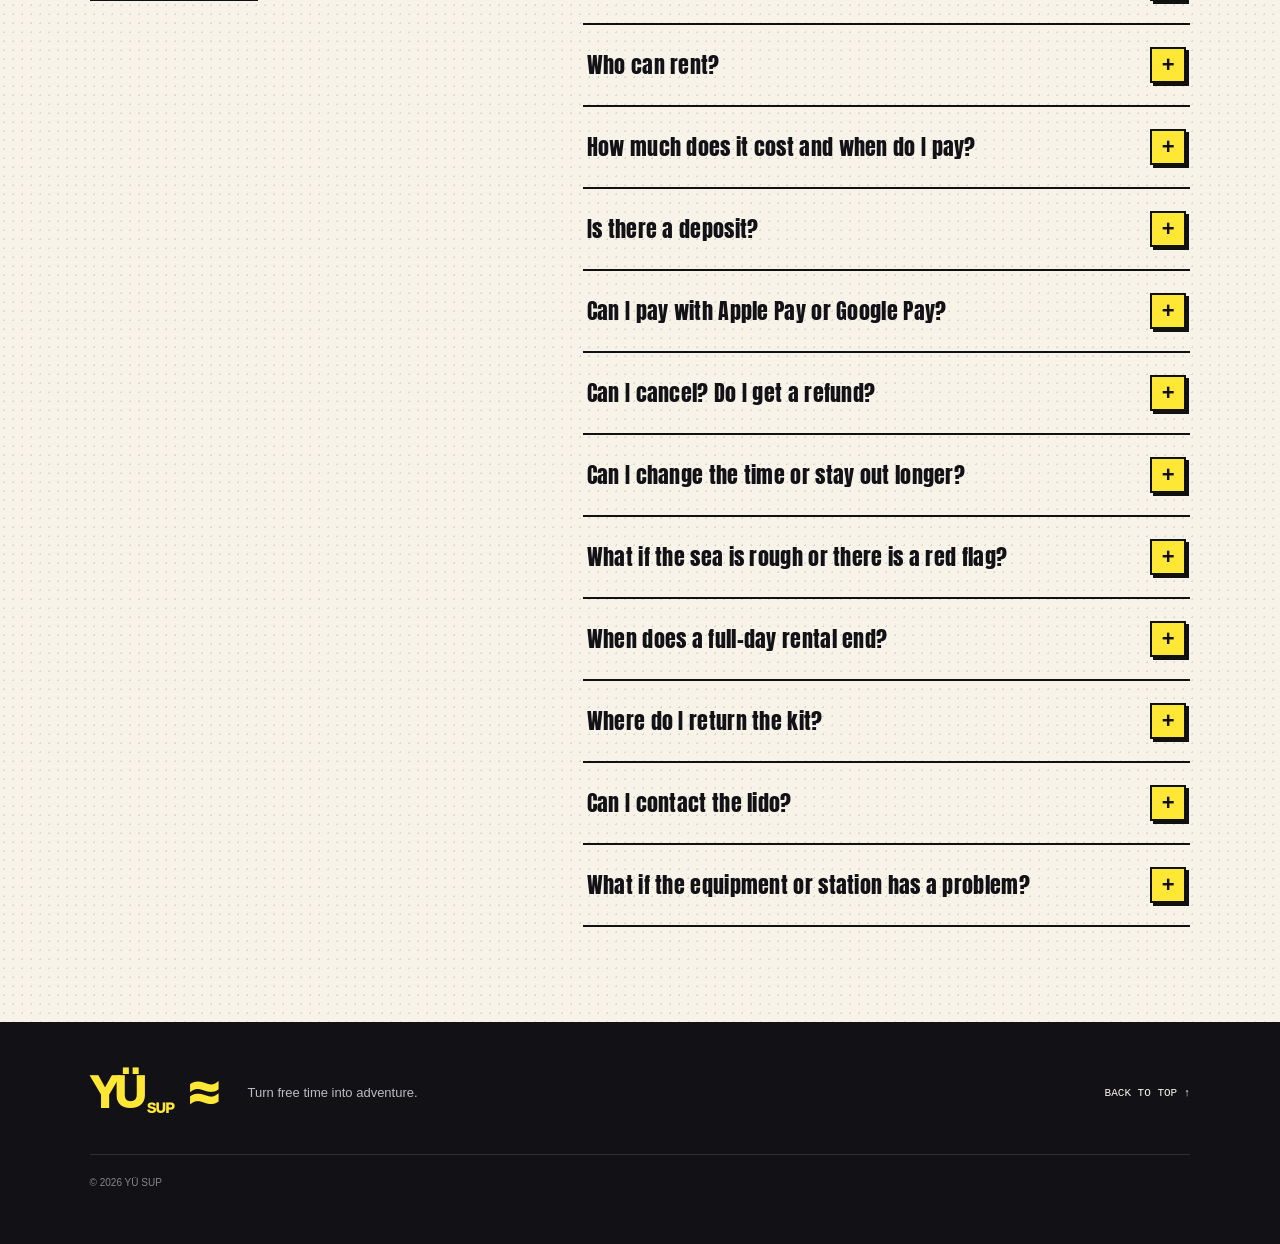
==== commit e39c7cee: "Mobile: stations image without the painted Let's go sticker Co-Authored-By: Claude Opus 5.5 <noreply" ====
--- a/index.html
+++ b/index.html
@@ -1,9 +1,9 @@
-<!doctype html><html lang="en"><head><meta charset="utf-8"><meta name="viewport" content="width=device-width,initial-scale=1"><title>YÜ SUP — Turn free time into adventure</title><meta name="description" content="Discover YÜ SUP. Simple, self-service paddleboarding by the sea. Find it, tap in, ride it. Explore our beach club partnerships."><link rel="stylesheet" href="./style.css?v=14"><link rel="icon" type="image/png" href="./favicon.png"></head><body>
+<!doctype html><html lang="en"><head><meta charset="utf-8"><meta name="viewport" content="width=device-width,initial-scale=1"><title>YÜ SUP — Turn free time into adventure</title><meta name="description" content="Discover YÜ SUP. Simple, self-service paddleboarding by the sea. Find it, tap in, ride it. Explore our beach club partnerships."><link rel="stylesheet" href="./style.css?v=16"><link rel="icon" type="image/png" href="./favicon.png"></head><body>
 <a class="skip" href="#main">Skip to content</a><div class="topline"><span data-it="MENO PROGRAMMI. PIÙ PAGAIATE.">LESS PLANNING. MORE PADDLING.</span><span data-it="IL MARE TI CHIAMA ↗">THE SEA IS CALLING ↗</span></div>
 <header><a class="brand" href="#" aria-label="YÜ SUP home">YÜ<span>SUP</span><i>≈</i></a><nav id="nav"><div class="dd"><button class="dd-btn" type="button" aria-haspopup="true"><span data-it="Scopri">Discover</span> <i>▾</i></button><div class="dd-menu"><a href="#story" data-it="L’idea">The idea</a><a href="#how" data-it="Come funziona">How it works</a><a href="#safety" data-it="Sicurezza">Safety</a><a href="#faq" data-it="FAQ">FAQ</a></div></div><a href="partners.html" data-it="Partnership">Partnership</a></nav><div class="controls"><button id="lang" aria-label="Switch to Italian">EN <span>/ IT</span></button><button id="menu" aria-label="Open menu" aria-expanded="false">☰</button></div></header>
 <main id="main"><section class="hero"><img class="hero-photo" src="./assets/hero.png" alt="A day by the sea with YÜ SUP"><div class="shade"></div><div class="hero-copy"><div class="eyebrow" data-it="UN NUOVO MODO DI VIVERE IL MARE">A NEW WAY TO HIT THE WATER</div><h1><span data-it="TEMPO LIBERO.">FREE TIME.</span><br><em data-it="AVVENTURA.">FULL SEND.</em></h1><h2 data-it="IL TUO MARE. IL TUO MOMENTO.">YOUR SEA. YOUR MOMENT.</h2><p data-it="Arrivi al mare. Ti va di pagaiare. Niente attrezzatura da portare, niente da organizzare. Ci pensa YÜ.">Arrive by the sea. Feel like a paddle.<br>No equipment to carry. No planning ahead.<br>That’s the idea behind YÜ.</p><a class="button" href="#how" data-it="SCOPRI COME FUNZIONA ↗">MEET YOUR NEXT ADVENTURE ↗</a><div class="hero-stores"><span class="hero-stores-label" data-it="INIZIA L’AVVENTURA. SCARICA L’APP:">START THE ADVENTURE. GET THE APP:</span><div class="store-links"><a class="store" href="#app"><svg viewBox="0 0 24 24" aria-hidden="true"><rect x="6" y="2" width="12" height="20" rx="3" fill="none" stroke="currentColor" stroke-width="2"/><circle cx="12" cy="18" r="1.2" fill="currentColor"/></svg><span><small data-it="IN ARRIVO SU">COMING SOON ON</small>APP STORE</span><b class="soon" data-it="ESTATE 2027">SUMMER 2027</b></a><a class="store" href="#app"><svg viewBox="0 0 24 24" aria-hidden="true"><path d="M5 3l14 9-14 9z" fill="none" stroke="currentColor" stroke-width="2" stroke-linejoin="round"/></svg><span><small data-it="IN ARRIVO SU">COMING SOON ON</small>GOOGLE PLAY</span><b class="soon" data-it="ESTATE 2027">SUMMER 2027</b></a></div></div></div><div class="hero-stamp" aria-hidden="true">JUST<br>ADD<br><strong>WATER.</strong></div><span class="hero-foot" data-it="SCORRI PER ESPLORARE ↓">SCROLL TO EXPLORE ↓</span></section>
 <div class="ticker"><div>GRAB A BOARD ★ MAKE A MEMORY ★ JUST ADD WATER ★ YÜ DO YÜ ★ GRAB A BOARD ★ MAKE A MEMORY ★ JUST ADD WATER ★ YÜ DO YÜ ★</div></div>
-<section id="story" class="story cream"><div class="section-label" data-it="01 / L’IDEA">01 / THE IDEA</div><div class="story-grid"><div><span class="eyebrow" data-it="MENO ORGANIZZAZIONE. PIÙ LIBERTÀ.">LESS LOGISTICS. MORE LIVING.</span><h2 data-it="IL MARE.<br>A MODO TUO.">THE SEA.<br>ON YOUR TERMS.</h2><p data-it="Un tuffo fuori dalla routine. Una pagaiata con gli amici. Quel momento in cui decidi: andiamo.">A break from the everyday. A paddle with your people. That moment when you think: let’s just go.</p><p data-it="YÜ rende il noleggio SUP semplice e self-service. Trova una postazione, usa il telefono e preparati a vivere il mare.">YÜ makes SUP rental simple and self-service. Find a station, use your phone and get ready to enjoy the water.</p><a class="text-link" href="#how" data-it="ECCO COME →">HERE’S HOW →</a></div><figure class="comic"><img class="wide" src="./assets/stations-three.jpg" width="1600" height="526" alt="Three ways to rent with YÜ SUP on the beach: a smart cabinet, a scan-to-rent board rack and the YÜ check-out desk where staff hand over the board"><figcaption data-it="LA TUA PROSSIMA AVVENTURA PARTE DA QUI.">YOUR NEXT ADVENTURE STARTS HERE.</figcaption><span class="burst">LET’S<br>GO!</span></figure></div></section>
+<section id="story" class="story cream"><div class="section-label" data-it="01 / L’IDEA">01 / THE IDEA</div><div class="story-grid"><div><span class="eyebrow" data-it="MENO ORGANIZZAZIONE. PIÙ LIBERTÀ.">LESS LOGISTICS. MORE LIVING.</span><h2 data-it="IL MARE.<br>A MODO TUO.">THE SEA.<br>ON YOUR TERMS.</h2><p data-it="Un tuffo fuori dalla routine. Una pagaiata con gli amici. Quel momento in cui decidi: andiamo.">A break from the everyday. A paddle with your people. That moment when you think: let’s just go.</p><p data-it="YÜ rende il noleggio SUP semplice e self-service. Trova una postazione, usa il telefono e preparati a vivere il mare.">YÜ makes SUP rental simple and self-service. Find a station, use your phone and get ready to enjoy the water.</p><a class="text-link" href="#how" data-it="ECCO COME →">HERE’S HOW →</a></div><figure class="comic"><picture><source media="(max-width:800px)" srcset="./assets/stations-three-mobile.jpg"><img class="wide" src="./assets/stations-three.jpg" width="1600" height="526" alt="Three ways to rent with YÜ SUP on the beach: a smart cabinet, a scan-to-rent board rack and the YÜ check-out desk where staff hand over the board"></picture><figcaption data-it="LA TUA PROSSIMA AVVENTURA PARTE DA QUI.">YOUR NEXT ADVENTURE STARTS HERE.</figcaption><span class="burst">LET’S<br>GO!</span></figure></div></section>
 <section id="how" class="how"><div class="section-label" data-it="02 / COME FUNZIONA">02 / HOW IT WORKS</div><div class="heading-row"><h2 data-it="SEMPLICE.<br>IMMEDIATO. SMART.">SIMPLE.<br>INSTANT. SMART.</h2><p data-it="Tre semplici passi.<br>Più tempo per il mare.">Three simple steps.<br>More time for the good part.</p></div><div class="steps"><article><span class="step-no">01</span><img src="./assets/original-4.png" alt="Location pin"><h3 data-it="TROVALO.">FIND IT.</h3><p data-it="Raggiungi la postazione YÜ in spiaggia e preparati a partire.">Head to the YÜ station at the beach and get ready.</p></article><article><span class="step-no">02</span><img src="./assets/original-5.png" alt="Phone unlocking a rental"><h3 data-it="ACCEDI.">TAP IN.</h3><p data-it="Apri l’app YÜ e segui i passaggi sul telefono per prenotare, pagare e sbloccare il SUP.">Open the YÜ app. Follow the steps on your phone to book, pay and unlock your SUP.</p></article><article><span class="step-no">03</span><img src="./assets/original-6.png" alt="Person paddleboarding"><h3 data-it="PARTI.">RIDE IT.</h3><p data-it="Prendi la tavola e gli accessori. Goditi la tua avventura.">Grab your board and accessories. Enjoy the ride.</p></article></div><a class="note" href="#app" data-it="TUTTO PARTE DA UN SEMPLICE: ANDIAMO. ↗">IT ALL STARTS WITH A SIMPLE: LET’S GO. ↗</a></section>
 <section id="app" class="app cream"><div class="section-label" data-it="03 / SCARICA L’APP">03 / GET THE APP</div><div class="app-grid"><div><span class="eyebrow" data-it="TROVA. PRENOTA. PARTI.">FIND IT. BOOK IT. RIDE IT.</span><h2 data-it="INIZIA<br>L’AVVENTURA.">START THE<br>ADVENTURE.</h2><p data-it="Scarica l’app YÜ per trovare le postazioni vicino a te, controllare la disponibilità e prenotare una tavola, oppure partire subito con il tuo SUP.">Download the YÜ app to find the stations near you, check availability and reserve a board, or start with your SUP straight away.</p><div class="store-links"><a class="store" aria-disabled="true" role="link"><svg viewBox="0 0 24 24" aria-hidden="true"><rect x="6" y="2" width="12" height="20" rx="3" fill="none" stroke="currentColor" stroke-width="2"/><circle cx="12" cy="18" r="1.2" fill="currentColor"/></svg><span><small data-it="IN ARRIVO SU">COMING SOON ON</small>APP STORE</span><b class="soon" data-it="ESTATE 2027">SUMMER 2027</b></a><a class="store" aria-disabled="true" role="link"><svg viewBox="0 0 24 24" aria-hidden="true"><path d="M5 3l14 9-14 9z" fill="none" stroke="currentColor" stroke-width="2" stroke-linejoin="round"/></svg><span><small data-it="IN ARRIVO SU">COMING SOON ON</small>GOOGLE PLAY</span><b class="soon" data-it="ESTATE 2027">SUMMER 2027</b></a></div><p class="app-note" data-it="In arrivo per iPhone e Android nell’estate 2027.">Coming to iPhone and Android in summer 2027.</p></div><div class="phone-wrap" aria-hidden="true"><div class="phone"><div class="phone-notch"></div><div class="phone-map"><span class="pin p1">YÜ</span><span class="pin p2">YÜ</span><span class="pin p3 active">YÜ</span><span class="you"></span></div><div class="phone-card"><small>YÜ BEACH STATION · 350 m</small><strong data-it="4 TAVOLE LIBERE">4 BOARDS AVAILABLE</strong><div class="phone-actions"><span class="pa dark" data-it="PARTI ORA">RIDE NOW</span><span class="pa" data-it="PRENOTA">RESERVE</span></div></div></div><span class="burst app-burst">LET’S<br>GO!</span></div></div></section>
 <section id="safety" class="safety"><div class="section-label" data-it="04 / SICUREZZA">04 / SAFETY</div><div class="heading-row"><h2 data-it="IL MARE È GRANDE.<br>RISPETTALO.">BIG SEA.<br>PADDLE SMART.</h2><p data-it="Pagaiare è facile. Tornare a riva sereni è la parte più importante. Leggi queste regole prima di partire, anche se sei esperto.">Paddling is easy. Coming back safe is the best part. Read these before you head out, even if you’ve done it a hundred times.</p></div><div class="rules"><article><span class="rule-no">01</span><svg viewBox="0 0 24 24" aria-hidden="true" fill="none" stroke="currentColor" stroke-width="1.6" stroke-linecap="round" stroke-linejoin="round"><path d="M3 15c2-2 4-2 6 0s4 2 6 0 4-2 6 0M3 20c2-2 4-2 6 0s4 2 6 0 4-2 6 0"/><path d="M14 4l5 7H9z"/></svg><h3 data-it="RESTA VICINO ALLA RIVA.">STAY NEAR THE SHORE.</h3><p data-it="Pagaia lungo la spiaggia, a una distanza che puoi coprire a nuoto, lontano da corridoi di lancio, zone di balneazione e boe.">Paddle along the beach, within easy swimming distance, and keep clear of boat lanes, swimming zones and buoys.</p></article><article><span class="rule-no">02</span><svg viewBox="0 0 24 24" aria-hidden="true" fill="none" stroke="currentColor" stroke-width="1.6" stroke-linecap="round" stroke-linejoin="round"><path d="M8 3l4 3 4-3 4 4-2 4v10H6V11L4 7z"/><path d="M12 6v15M9 13h6"/></svg><h3 data-it="GIUBBOTTO SEMPRE.">LIFE JACKET ON.</h3><p data-it="Indossa il giubbotto del kit, allacciato e adatto al tuo peso. Se la tavola ha il leash, tienilo sempre alla caviglia.">Wear the life jacket from your kit, fastened and right for your weight. If your board has an ankle leash, keep it attached.</p></article><article><span class="rule-no">03</span><svg viewBox="0 0 24 24" aria-hidden="true" fill="none" stroke="currentColor" stroke-width="1.6" stroke-linecap="round" stroke-linejoin="round"><circle cx="8" cy="7" r="3"/><circle cx="16" cy="7" r="3"/><path d="M2 21c0-4 3-7 6-7s6 3 6 7M10 21c0-4 3-7 6-7s6 3 6 7"/></svg><h3 data-it="MEGLIO IN COMPAGNIA.">PADDLE WITH A BUDDY.</h3><p data-it="Esci con un amico, o di’ a qualcuno dove vai e quando torni. Tieni il telefono nella sacca stagna.">Go with a friend, or tell someone where you’re going and when you’ll be back. Keep your phone in the dry bag.</p></article><article><span class="rule-no">04</span><svg viewBox="0 0 24 24" aria-hidden="true" fill="none" stroke="currentColor" stroke-width="1.6" stroke-linecap="round" stroke-linejoin="round"><path d="M3 8h11a3 3 0 1 0-3-3M3 13h16a3 3 0 1 1-3 3M3 18h8"/></svg><h3 data-it="CONTROLLA IL VENTO.">CHECK THE WIND FIRST.</h3><p data-it="Guarda le previsioni e gli avvisi della postazione. Evita vento forte, onde e temporali, e fai molta attenzione al vento di terra: ti spinge al largo.">Look at the forecast and station notices. Skip strong wind, big waves and storms, and take extra care with offshore wind: it pushes you out to sea.</p></article><article><span class="rule-no">05</span><svg viewBox="0 0 24 24" aria-hidden="true" fill="none" stroke="currentColor" stroke-width="1.6" stroke-linecap="round" stroke-linejoin="round"><circle cx="12" cy="12" r="4"/><path d="M12 2v3M12 19v3M2 12h3M19 12h3M5 5l2 2M17 17l2 2M5 19l2-2M17 7l2-2"/></svg><h3 data-it="LUCIDI. DI GIORNO.">SOBER. IN DAYLIGHT.</h3><p data-it="Mai in acqua dopo alcol o droghe. Rientra prima del buio e prima dell’orario di riconsegna.">Never paddle after alcohol or drugs. Be back on the beach before dark and before your return time.</p></article><article><span class="rule-no">06</span><svg viewBox="0 0 24 24" aria-hidden="true" fill="none" stroke="currentColor" stroke-width="1.6" stroke-linecap="round" stroke-linejoin="round"><circle cx="12" cy="12" r="9"/><circle cx="12" cy="12" r="4"/><path d="M5.6 5.6l3.6 3.6M14.8 14.8l3.6 3.6M18.4 5.6l-3.6 3.6M9.2 14.8l-3.6 3.6"/></svg><h3 data-it="CONOSCI I TUOI LIMITI.">KNOW YOUR LIMITS.</h3><p data-it="Devi avere almeno 18 anni e saper nuotare. Prova a cadere e risalire vicino a riva. Pagai sotto la tua responsabilità.">You must be 18+ and able to swim. Practise falling off and climbing back on near the shore. You paddle at your own risk.</p></article></div><div class="sos"><strong data-it="IN DIFFICOLTÀ?">IN TROUBLE?</strong><span data-it="Resta sulla tavola: galleggia. Agita le braccia per chiedere aiuto.">Stay with your board: it floats. Wave your arms to signal for help.</span><a href="tel:112" data-it="EMERGENZE: 112 ↗">EMERGENCY: CALL 112 ↗</a></div></section>
--- a/style.css
+++ b/style.css
@@ -130,3 +130,5 @@
 /* "L'idea": give the wide stations picture more room */
 @media(min-width:801px){.story-grid{grid-template-columns:1fr 1.45fr;gap:5%}}
 @media(max-width:800px){.story-grid .comic .burst{display:none}}
+.formulas-label.pick{display:block;font:34px/1.1 Anton,Impact,sans-serif;letter-spacing:.5px;color:#111;background:none;border:0;box-shadow:none;padding:0;margin:10px 0 4px;transform:none;cursor:default}
+@media(max-width:800px){.formulas-label.pick{font-size:24px}}
